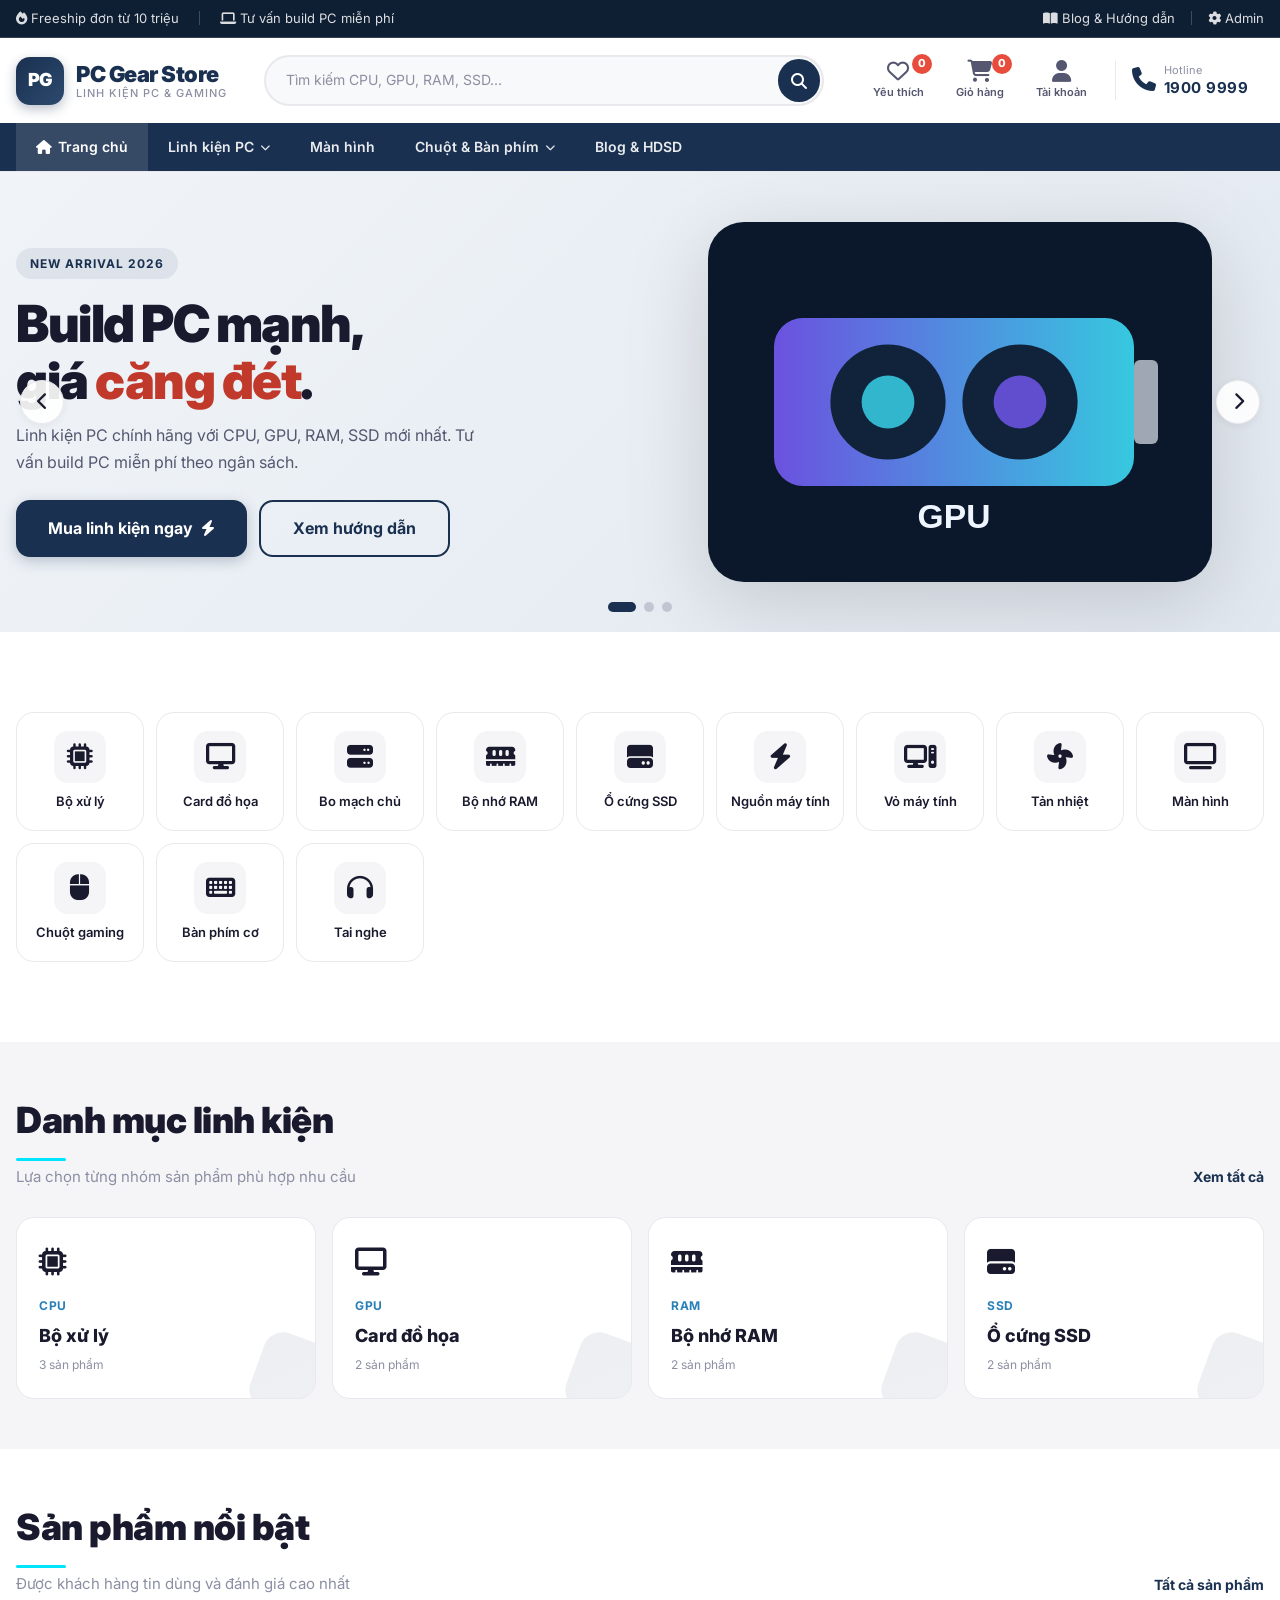
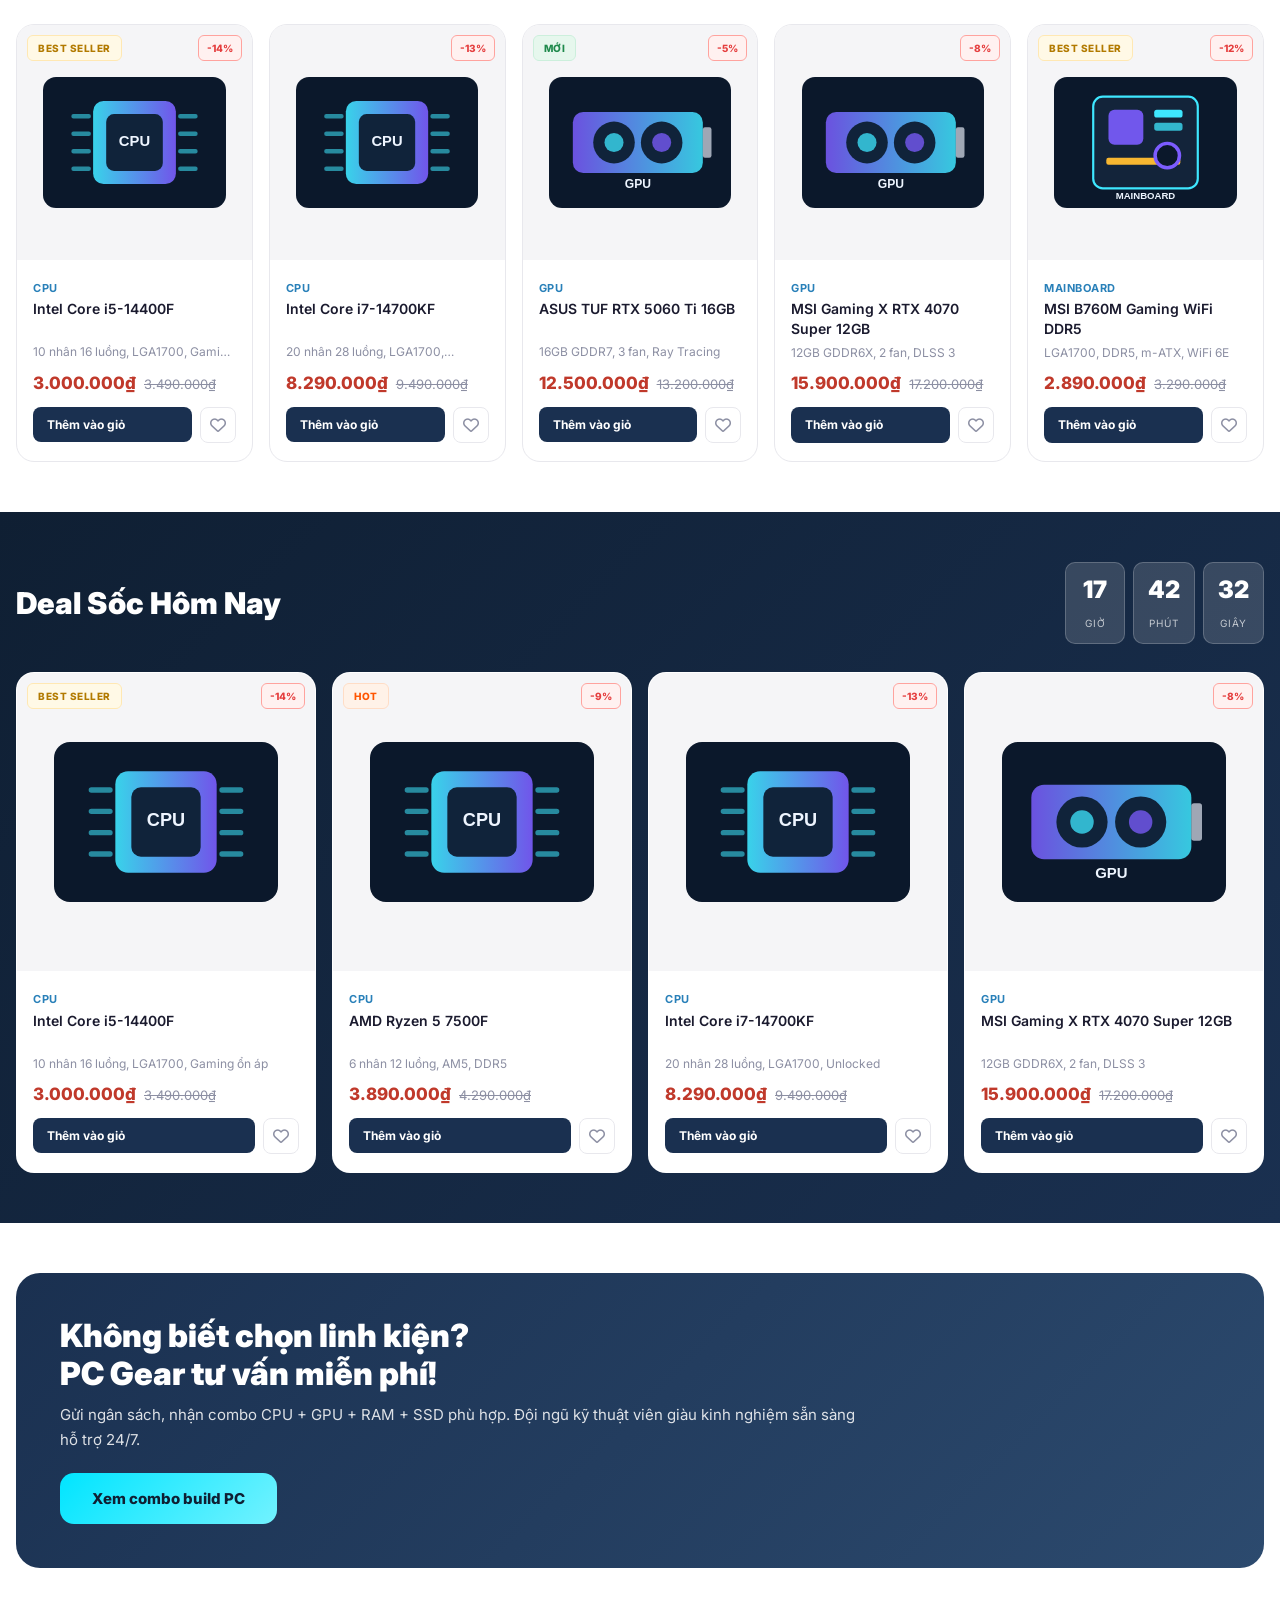
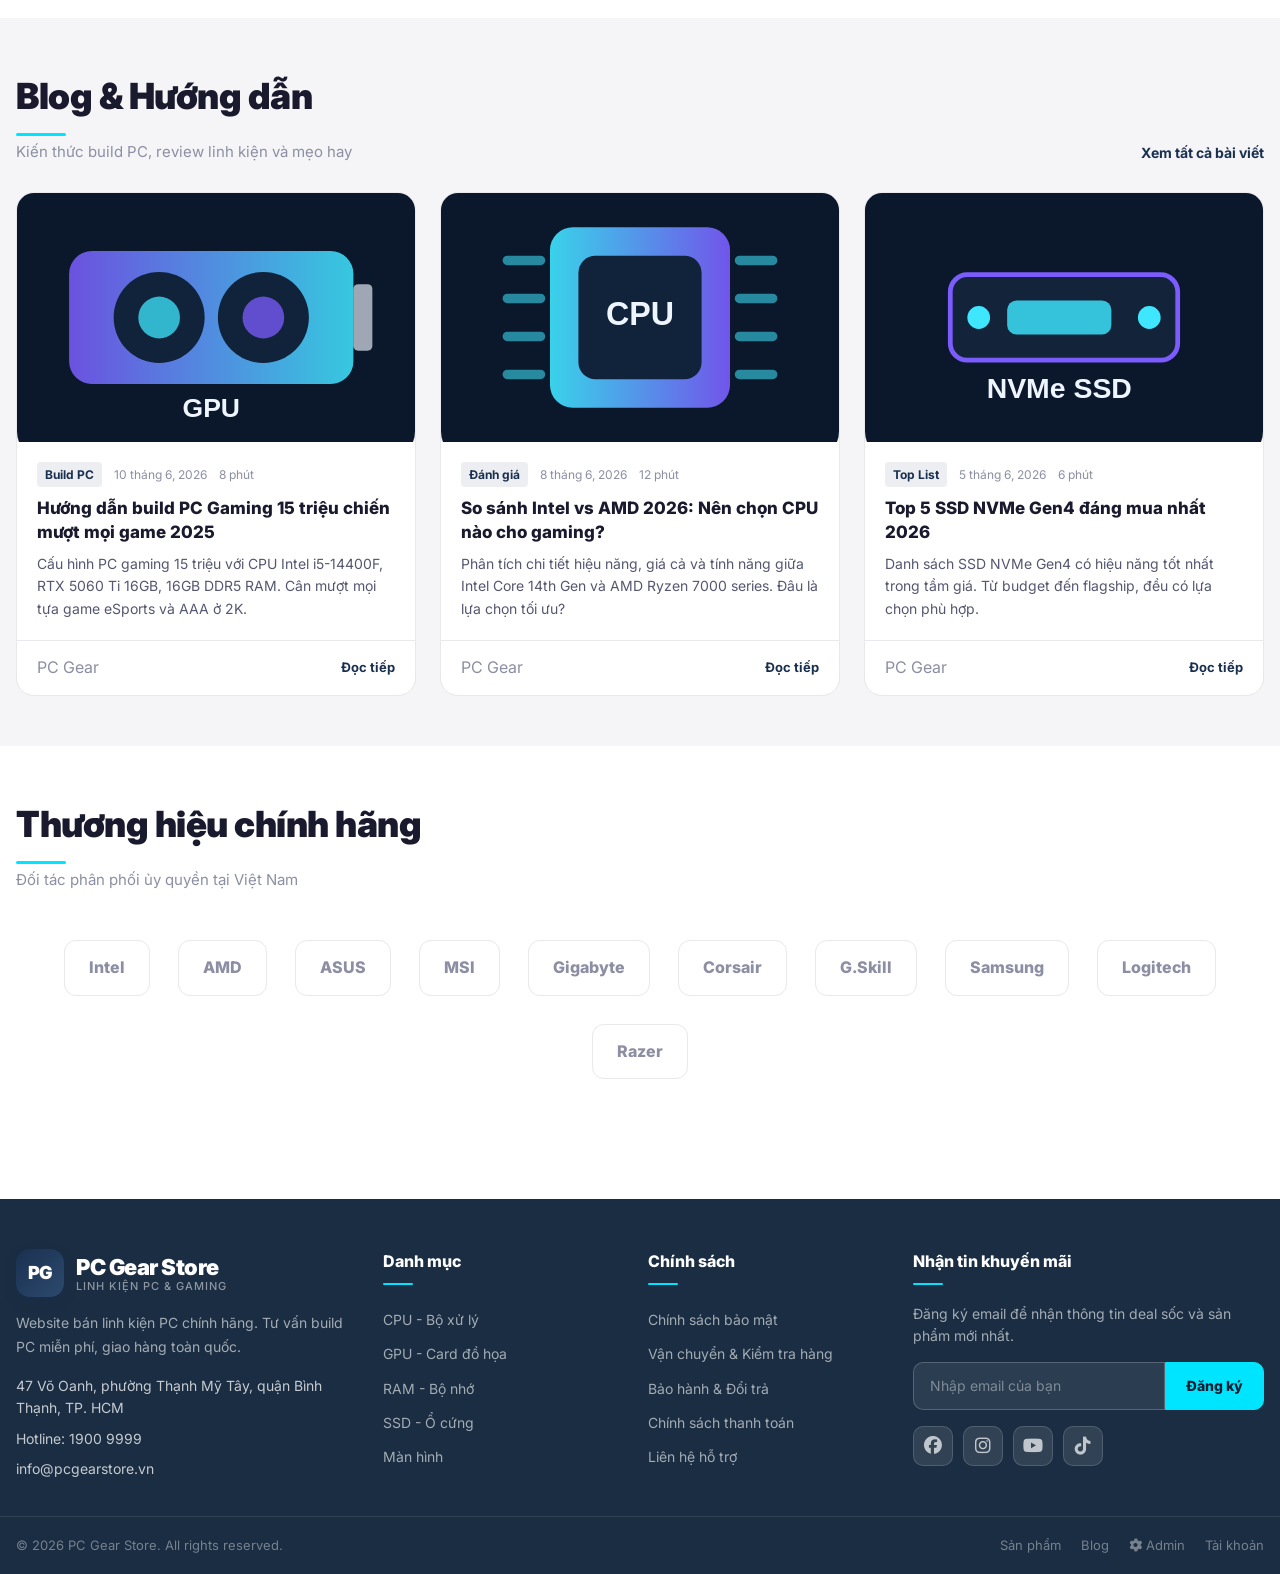
==== index.html @ ed79ed62 "docs: thiet ke database v1.0 va them so do ERD" ====
<!DOCTYPE html>
<html lang="vi">
<head>
  <meta charset="UTF-8">
  <meta name="viewport" content="width=device-width, initial-scale=1.0">
  <meta name="description" content="PC Gear Store - Website bán linh kiện PC chính hãng. CPU, GPU, RAM, SSD, nguồn, case, tản nhiệt, màn hình, chuột, bàn phím gaming. Giao hàng toàn quốc.">
  <title>PC Gear Store | Linh kiện PC & Gaming chính hãng</title>
  <link rel="stylesheet" href="https://cdnjs.cloudflare.com/ajax/libs/font-awesome/6.4.0/css/all.min.css">
  <link rel="stylesheet" href="assets/css/style.css">
</head>
<body>
  <!-- Top Bar -->
  <div class="topbar">
    <div class="container">
      <div class="topbar-left">
        <span><i class="fa-solid fa-fire text-accent"></i> Freeship đơn từ 10 triệu</span>
        <span class="topbar-divider"></span>
        <span><i class="fa-solid fa-laptop"></i> Tư vấn build PC miễn phí</span>
      </div>
      <div class="topbar-right">
        <a href="blog.html"><i class="fa-solid fa-book-open"></i> Blog & Hướng dẫn</a>
        <span class="topbar-divider"></span>
        <a href="admin.html"><i class="fa-solid fa-gear"></i> Admin</a>
      </div>
    </div>
  </div>

  <!-- Header -->
  <header class="header" id="header">
    <div class="container">
      <div class="header-main">
        <a class="logo" href="index.html">
          <div class="logo-icon">PG</div>
          <div class="logo-text">
            <div class="logo-name">PC Gear Store</div>
            <div class="logo-tagline">Linh kiện PC & Gaming</div>
          </div>
        </a>

        <div class="search-bar">
          <input type="search" placeholder="Tìm kiếm CPU, GPU, RAM, SSD..." data-global-search>
          <button type="button" aria-label="icon" onclick="handleGlobalSearch()"><i class="fa-solid fa-magnifying-glass"></i></button>
        </div>

        <div class="header-actions">
          <a class="header-action" href="wishlist.html" id="header-wishlist-link">
            <span class="icon"><i class="fa-regular fa-heart"></i></span><span class="label">Yêu thích</span>
            <span class="badge-count" data-wishlist-count>0</span>
          </a>
          <a class="header-action" href="cart.html">
            <span class="icon"><i class="fa-solid fa-cart-shopping"></i></span><span class="label">Giỏ hàng</span>
            <span class="badge-count" data-cart-count>0</span>
          </a>
          <a class="header-action" href="login.html">
            <span class="icon"><i class="fa-solid fa-user"></i></span><span class="label">Tài khoản</span>
          </a>
          <div class="header-hotline">
            <span class="icon"><i class="fa-solid fa-phone"></i></span>
            <div class="info">
              <small>Hotline</small>
              <strong>1900 9999</strong>
            </div>
          </div>
          <button class="menu-toggle" aria-label="Menu" onclick="toggleMobileMenu()">☰</button>
        </div>
      </div>
    </div>

    <!-- Navigation Bar -->
    <nav class="navbar" id="navbar">
      <div class="container">
        <ul class="nav-list" id="nav-list">
          <li class="nav-item">
            <a class="nav-link active" href="index.html"><i class="fa-solid fa-house"></i> Trang chủ</a>
          </li>
          <li class="nav-item">
            <a class="nav-link" href="products.html">Linh kiện PC <i class="fa-solid fa-chevron-down" style="font-size:10px"></i></a>
            <div class="mega-menu" id="mega-menu-pc">
              <!-- Populated by JS -->
            </div>
          </li>
          <li class="nav-item">
            <a class="nav-link" href="products.html?category=Monitor">Màn hình</a>
          </li>
          <li class="nav-item">
            <a class="nav-link" href="products.html?category=Mouse">Chuột & Bàn phím <i class="fa-solid fa-chevron-down" style="font-size:10px"></i></a>
            <div class="mega-menu">
              <a href="products.html?category=Mouse"><i class="fa-solid fa-computer-mouse"></i> Chuột gaming</a>
              <a href="products.html?category=Keyboard"><i class="fa-solid fa-keyboard"></i> Bàn phím cơ</a>
              <a href="products.html?category=Headset"><i class="fa-solid fa-headphones"></i> Tai nghe</a>
            </div>
          </li>
          <li class="nav-item">
            <a class="nav-link" href="blog.html">Blog & HDSD</a>
          </li>
        </ul>
      </div>
    </nav>
  </header>

  <main>
    <!-- Hero Slider -->
    <section class="hero-slider" id="hero-slider">
      <div class="slider-track" id="slider-track">
        <div class="slider-slide" style="background: linear-gradient(135deg, #f0f4f8, #e2e8f0)">
          <div class="slider-content">
            <span class="slider-eyebrow">NEW ARRIVAL 2026</span>
            <h1 class="slider-title">Build PC mạnh,<br>giá <span class="highlight">căng đét</span>.</h1>
            <p class="slider-desc">Linh kiện PC chính hãng với CPU, GPU, RAM, SSD mới nhất. Tư vấn build PC miễn phí theo ngân sách.</p>
            <div class="hero-actions">
              <a class="btn btn-primary btn-lg" href="products.html">Mua linh kiện ngay <i class="fa-solid fa-bolt"></i></a>
              <a class="btn btn-outline btn-lg" href="blog.html">Xem hướng dẫn</a>
            </div>
          </div>
          <div class="slider-image">
            <img src="assets/img/gpu.svg" alt="PC Gaming Build">
          </div>
        </div>
        <div class="slider-slide" style="background: linear-gradient(135deg, #eef2ff, #e0e7ff)">
          <div class="slider-content">
            <span class="slider-eyebrow">GAMING GEAR</span>
            <h1 class="slider-title">Chuột & Bàn phím<br><span class="highlight">Pro Gaming</span></h1>
            <p class="slider-desc">Thiết bị ngoại vi gaming từ Logitech, Razer, Akko. Polling rate lên đến 8K Hz.</p>
            <div class="hero-actions">
              <a class="btn btn-primary btn-lg" href="products.html?category=Mouse">Xem ngay <i class="fa-solid fa-gamepad"></i></a>
            </div>
          </div>
          <div class="slider-image">
            <img src="assets/img/mainboard.svg" alt="Gaming Peripherals">
          </div>
        </div>
        <div class="slider-slide" style="background: linear-gradient(135deg, #fef3cd, #fde68a)">
          <div class="slider-content">
            <span class="slider-eyebrow">DEAL SỐC</span>
            <h1 class="slider-title">Giảm đến <span class="highlight">26%</span><br>linh kiện PC</h1>
            <p class="slider-desc">Chương trình khuyến mãi lớn nhất năm. SSD, RAM, Tản nhiệt giảm sốc chỉ trong tuần này!</p>
            <div class="hero-actions">
              <a class="btn btn-danger btn-lg" href="products.html">Xem deal ngay <i class="fa-solid fa-fire text-accent"></i></a>
            </div>
          </div>
          <div class="slider-image">
            <img src="assets/img/ssd.svg" alt="Flash Sale">
          </div>
        </div>
      </div>
      <button class="slider-arrow slider-prev" aria-label="Trang trước" onclick="slideHero(-1)"><i class="fa-solid fa-chevron-left"></i></button>
      <button class="slider-arrow slider-next" aria-label="Trang sau" onclick="slideHero(1)"><i class="fa-solid fa-chevron-right"></i></button>
      <div class="slider-dots" id="slider-dots"></div>
    </section>

    <!-- Quick Categories -->
    <section class="section">
      <div class="container">
        <div class="category-quick" data-category-quick></div>
      </div>
    </section>

    <!-- Category Grid -->
    <section class="section section-alt" id="categories">
      <div class="container">
        <div class="section-header">
          <div>
            <h2>Danh mục linh kiện</h2>
            <p>Lựa chọn từng nhóm sản phẩm phù hợp nhu cầu</p>
          </div>
          <a class="section-link" href="products.html">Xem tất cả </a>
        </div>
        <div class="category-grid" data-category-grid></div>
      </div>
    </section>

    <!-- Featured Products -->
    <section class="section">
      <div class="container">
        <div class="section-header">
          <div>
            <h2>Sản phẩm nổi bật</h2>
            <p>Được khách hàng tin dùng và đánh giá cao nhất</p>
          </div>
          <a class="section-link" href="products.html">Tất cả sản phẩm </a>
        </div>
        <div class="product-grid" data-featured-products></div>
      </div>
    </section>

    <!-- Deal Section -->
    <section class="deal-section">
      <div class="container">
        <div class="deal-header">
          <h2>Deal Sốc Hôm Nay</h2>
          <div class="countdown" id="countdown">
            <div class="countdown-item"><span class="num" data-hours>08</span><span class="unit">Giờ</span></div>
            <div class="countdown-item"><span class="num" data-minutes>45</span><span class="unit">Phút</span></div>
            <div class="countdown-item"><span class="num" data-seconds>30</span><span class="unit">Giây</span></div>
          </div>
        </div>
        <div class="deal-grid product-grid" data-deal-products></div>
      </div>
    </section>

    <!-- Promo Banner -->
    <section class="section">
      <div class="container">
        <div class="promo-banner">
          <div>
            <h2>Không biết chọn linh kiện?<br>PC Gear tư vấn miễn phí!</h2>
            <p>Gửi ngân sách, nhận combo CPU + GPU + RAM + SSD phù hợp. Đội ngũ kỹ thuật viên giàu kinh nghiệm sẵn sàng hỗ trợ 24/7.</p>
            <a class="btn btn-accent btn-lg" href="products.html">Xem combo build PC </a>
          </div>
          <div style="text-align:center;font-size:80px;opacity:0.3"></div>
        </div>
      </div>
    </section>

    <!-- Latest Blog -->
    <section class="section section-alt">
      <div class="container">
        <div class="section-header">
          <div>
            <h2>Blog & Hướng dẫn</h2>
            <p>Kiến thức build PC, review linh kiện và mẹo hay</p>
          </div>
          <a class="section-link" href="blog.html">Xem tất cả bài viết </a>
        </div>
        <div class="blog-grid" data-blog-latest></div>
      </div>
    </section>

    <!-- Brands -->
    <section class="section">
      <div class="container">
        <div class="section-header">
          <div>
            <h2>Thương hiệu chính hãng</h2>
            <p>Đối tác phân phối ủy quyền tại Việt Nam</p>
          </div>
        </div>
        <div class="brand-grid" data-brands></div>
      </div>
    </section>
  </main>

  <!-- Footer -->
  <footer class="footer">
    <div class="container footer-grid">
      <div class="footer-brand">
        <a class="logo" href="index.html">
          <div class="logo-icon">PG</div>
          <div class="logo-text">
            <div class="logo-name">PC Gear Store</div>
            <div class="logo-tagline">Linh kiện PC & Gaming</div>
          </div>
        </a>
        <p>Website bán linh kiện PC chính hãng. Tư vấn build PC miễn phí, giao hàng toàn quốc.</p>
        <div class="footer-contact">
          <span>47 Võ Oanh, phường Thạnh Mỹ Tây, quận Bình Thạnh, TP. HCM</span>
          <a href="tel:19009999">Hotline: 1900 9999</a>
          <a href="mailto:info@pcgearstore.vn">info@pcgearstore.vn</a>
        </div>
      </div>
      <div>
        <h4>Danh mục</h4>
        <div class="footer-links">
          <a href="products.html?category=CPU">CPU - Bộ xử lý</a>
          <a href="products.html?category=GPU">GPU - Card đồ họa</a>
          <a href="products.html?category=RAM">RAM - Bộ nhớ</a>
          <a href="products.html?category=SSD">SSD - Ổ cứng</a>
          <a href="products.html?category=Monitor">Màn hình</a>
        </div>
      </div>
      <div>
        <h4>Chính sách</h4>
        <div class="footer-links">
          <a href="#">Chính sách bảo mật</a>
          <a href="#">Vận chuyển & Kiểm tra hàng</a>
          <a href="#">Bảo hành & Đổi trả</a>
          <a href="#">Chính sách thanh toán</a>
          <a href="#">Liên hệ hỗ trợ</a>
        </div>
      </div>
      <div class="footer-newsletter">
        <h4>Nhận tin khuyến mãi</h4>
        <p>Đăng ký email để nhận thông tin deal sốc và sản phẩm mới nhất.</p>
        <form class="newsletter-form" onsubmit="event.preventDefault(); showToast('Đăng ký thành công!')">
          <input type="email" placeholder="Nhập email của bạn" required>
          <button type="submit">Đăng ký</button>
        </form>
        <div class="social-links">
          <a class="social-link" href="#" aria-label="Facebook"><i class="fa-brands fa-facebook"></i></a>
          <a class="social-link" href="#" aria-label="Instagram"><i class="fa-brands fa-instagram"></i></a>
          <a class="social-link" href="#" aria-label="YouTube"><i class="fa-brands fa-youtube"></i></a>
          <a class="social-link" href="#" aria-label="TikTok"><i class="fa-brands fa-tiktok"></i></a>
        </div>
      </div>
    </div>
    <div class="footer-bottom">
      <div class="container">
        <span>© 2026 PC Gear Store. All rights reserved.</span>
        <div class="footer-bottom-links">
          <a href="products.html">Sản phẩm</a>
          <a href="blog.html">Blog</a>
          <a href="admin.html"><i class="fa-solid fa-gear"></i> Admin</a>
          <a href="login.html">Tài khoản</a>
        </div>
      </div>
    </div>
  </footer>

  <!-- Scroll to Top -->
  <button class="scroll-top" id="scroll-top" onclick="window.scrollTo({top:0,behavior:'smooth'})"></button>

  <script src="assets/js/data.js"></script>
  <script src="assets/js/main.js"></script>
</body>
</html>
---- assets/css/style.css ----
@import url('https://fonts.googleapis.com/css2?family=Inter:wght@300;400;500;600;700;800;900&display=swap');

/* --- Design Tokens --- */
:root {
  /* Colors */
  --bg: #ffffff;
  --bg-alt: #f5f5f7;
  --bg-dark: #1a2d42;
  --surface: #ffffff;
  --surface-2: #f8f9fa;
  --surface-3: #eef1f5;

  /* Text */
  --text: #1a1a2e;
  --text-secondary: #555770;
  --text-muted: #8c8fa3;
  --text-light: #ffffff;

  /* Brand */
  --primary: #1a3050;
  --primary-light: #2c4a6e;
  --primary-dark: #0f1f33;
  --accent: #00e5ff;
  --accent-light: #72f2ff;

  /* Functional */
  --danger: #e74c3c;
  --price: #c0392b;
  --success: #27ae60;
  --info: #2980b9;
  --warning: #f39c12;

  /* Badge */
  --badge-sale: #e74c3c;
  --badge-new: #27ae60;
  --badge-hot: #ff6b35;

  /* Borders & Shadows */
  --line: #e8e8ed;
  --line-dark: rgba(255, 255, 255, 0.15);
  --radius: 12px;
  --radius-lg: 18px;
  --radius-xl: 24px;
  --shadow-sm: 0 2px 8px rgba(0, 0, 0, 0.06);
  --shadow: 0 4px 20px rgba(0, 0, 0, 0.08);
  --shadow-lg: 0 8px 40px rgba(0, 0, 0, 0.12);
  --shadow-hover: 0 12px 48px rgba(0, 0, 0, 0.15);

  /* Layout */
  --header-height: 70px;
  --nav-height: 48px;
  --container: 1280px;

  /* Transitions */
  --ease: cubic-bezier(0.4, 0, 0.2, 1);
  --duration: 0.3s;
}

/* --- Global Reset --- */
*,
*::before,
*::after {
  box-sizing: border-box;
  margin: 0;
  padding: 0;
}

html {
  scroll-behavior: smooth;
  -webkit-text-size-adjust: 100%;
}

body {
  font-family: 'Inter', system-ui, -apple-system, BlinkMacSystemFont, 'Segoe UI', sans-serif;
  background: var(--bg);
  color: var(--text);
  line-height: 1.6;
  -webkit-font-smoothing: antialiased;
  overflow-x: hidden;
}

a {
  color: inherit;
  text-decoration: none;
  transition: color var(--duration) var(--ease);
}

img {
  max-width: 100%;
  display: block;
}

button,
input,
select,
textarea {
  font: inherit;
}

button {
  cursor: pointer;
  border: none;
  background: none;
}

ul,
ol {
  list-style: none;
}

.container {
  width: min(var(--container), calc(100% - 32px));
  margin: 0 auto;
}

/* --- Utility Classes --- */
.sr-only {
  position: absolute;
  width: 1px;
  height: 1px;
  clip: rect(0, 0, 0, 0);
  overflow: hidden;
}

.text-price {
  color: var(--price);
  font-weight: 800;
}

.text-muted {
  color: var(--text-muted);
}

.text-success {
  color: var(--success);
}

/* TOPBAR */
.topbar {
  background: var(--primary-dark);
  color: rgba(255, 255, 255, 0.85);
  font-size: 13px;
  padding: 8px 0;
  border-bottom: 1px solid var(--line-dark);
}

.topbar .container {
  display: flex;
  align-items: center;
  justify-content: space-between;
  gap: 16px;
}

.topbar a {
  color: rgba(255, 255, 255, 0.85);
}

.topbar a:hover {
  color: var(--accent);
}

.topbar-left {
  display: flex;
  align-items: center;
  gap: 20px;
}

.topbar-right {
  display: flex;
  align-items: center;
  gap: 16px;
}

.topbar-divider {
  width: 1px;
  height: 14px;
  background: rgba(255, 255, 255, 0.2);
}

/* HEADER */
.header {
  background: var(--bg);
  border-bottom: 1px solid var(--line);
  position: sticky;
  top: 0;
  z-index: 100;
  transition: box-shadow var(--duration) var(--ease);
}

.header.scrolled {
  box-shadow: var(--shadow);
}

.header-main {
  display: grid;
  grid-template-columns: auto 1fr auto;
  align-items: center;
  gap: 32px;
  padding: 14px 0;
}

/* Logo */
.logo {
  display: flex;
  align-items: center;
  gap: 12px;
  text-decoration: none;
  flex-shrink: 0;
}

.logo-icon {
  width: 48px;
  height: 48px;
  background: linear-gradient(135deg, var(--primary), var(--primary-light));
  border-radius: 14px;
  display: grid;
  place-items: center;
  color: #fff;
  font-weight: 900;
  font-size: 18px;
  letter-spacing: -1px;
  box-shadow: 0 4px 12px rgba(26, 48, 80, 0.3);
}

.logo-text {
  line-height: 1.2;
}

.logo-name {
  font-size: 22px;
  font-weight: 900;
  color: var(--primary);
  letter-spacing: -0.5px;
}

.logo-tagline {
  font-size: 11px;
  color: var(--text-muted);
  text-transform: uppercase;
  letter-spacing: 1px;
  font-weight: 500;
}

/* Search Bar */
.search-bar {
  position: relative;
  max-width: 560px;
  width: 100%;
  margin: 0 auto;
}

.search-bar input {
  width: 100%;
  padding: 12px 50px 12px 20px;
  border: 2px solid var(--line);
  border-radius: 999px;
  background: var(--surface-2);
  font-size: 14px;
  color: var(--text);
  outline: none;
  transition: all var(--duration) var(--ease);
}

.search-bar input:focus {
  border-color: var(--primary);
  background: var(--bg);
  box-shadow: 0 0 0 4px rgba(26, 48, 80, 0.08);
}

.search-bar input::placeholder {
  color: var(--text-muted);
}

.search-bar button {
  position: absolute;
  right: 4px;
  top: 4px;
  bottom: 4px;
  width: 42px;
  border-radius: 50%;
  background: var(--primary);
  color: white;
  display: grid;
  place-items: center;
  transition: background var(--duration) var(--ease);
}

.search-bar button:hover {
  background: var(--primary-light);
}

/* Header Actions */
.header-actions {
  display: flex;
  align-items: center;
  gap: 8px;
  flex-shrink: 0;
}

.header-action {
  position: relative;
  display: flex;
  flex-direction: column;
  align-items: center;
  gap: 2px;
  padding: 8px 12px;
  border-radius: var(--radius);
  color: var(--text-secondary);
  transition: all var(--duration) var(--ease);
  text-decoration: none;
}

.header-action:hover {
  color: var(--primary);
  background: var(--surface-2);
}

.header-action .icon {
  font-size: 22px;
  line-height: 1;
}

.header-action .label {
  font-size: 11px;
  font-weight: 600;
}

.header-action .badge-count {
  position: absolute;
  top: 2px;
  right: 4px;
  min-width: 20px;
  height: 20px;
  padding: 0 6px;
  border-radius: 999px;
  background: var(--danger);
  color: #fff;
  font-size: 11px;
  font-weight: 800;
  display: grid;
  place-items: center;
  line-height: 1;
}

.header-hotline {
  display: flex;
  align-items: center;
  gap: 8px;
  padding: 0 16px;
  border-left: 1px solid var(--line);
  margin-left: 8px;
}

.header-hotline .icon {
  font-size: 24px;
  color: var(--primary);
}

.header-hotline .info {
  line-height: 1.3;
}

.header-hotline .info small {
  font-size: 11px;
  color: var(--text-muted);
  display: block;
}

.header-hotline .info strong {
  font-size: 15px;
  color: var(--primary);
  letter-spacing: 0.5px;
}

.menu-toggle {
  display: none;
  width: 44px;
  height: 44px;
  border-radius: var(--radius);
  background: var(--surface-2);
  place-items: center;
  font-size: 22px;
  color: var(--text);
}

/* NAVIGATION BAR */
.navbar {
  background: var(--primary);
  position: relative;
  z-index: 90;
}

.nav-list {
  display: flex;
  align-items: stretch;
}

.nav-item {
  position: relative;
}

.nav-link {
  display: flex;
  align-items: center;
  gap: 6px;
  padding: 0 20px;
  height: var(--nav-height);
  color: rgba(255, 255, 255, 0.9);
  font-size: 14px;
  font-weight: 600;
  white-space: nowrap;
  transition: all var(--duration) var(--ease);
  text-decoration: none;
}

.nav-link:hover,
.nav-link.active {
  background: rgba(255, 255, 255, 0.12);
  color: #fff;
}

.nav-link .arrow {
  font-size: 10px;
  transition: transform var(--duration) var(--ease);
}

.nav-item:hover .arrow {
  transform: rotate(180deg);
}

/* Mega Menu Dropdown */
.mega-menu {
  position: absolute;
  top: 100%;
  left: 0;
  min-width: 240px;
  background: var(--bg);
  border: 1px solid var(--line);
  border-radius: 0 0 var(--radius) var(--radius);
  box-shadow: var(--shadow-lg);
  opacity: 0;
  visibility: hidden;
  transform: translateY(8px);
  transition: all var(--duration) var(--ease);
  z-index: 100;
}

.nav-item:hover .mega-menu {
  opacity: 1;
  visibility: visible;
  transform: translateY(0);
}

.mega-menu a {
  display: flex;
  align-items: center;
  gap: 10px;
  padding: 12px 18px;
  color: var(--text);
  font-size: 14px;
  font-weight: 500;
  transition: all var(--duration) var(--ease);
}

.mega-menu a:hover {
  background: var(--surface-2);
  color: var(--primary);
  padding-left: 24px;
}

.mega-menu a .menu-icon {
  font-size: 18px;
  width: 24px;
  text-align: center;
}

/* BUTTONS */
.btn {
  display: inline-flex;
  align-items: center;
  justify-content: center;
  gap: 8px;
  padding: 11px 22px;
  border-radius: var(--radius);
  font-weight: 700;
  font-size: 14px;
  transition: all var(--duration) var(--ease);
  border: none;
  cursor: pointer;
  text-decoration: none;
  line-height: 1.4;
}

.btn-primary {
  background: var(--primary);
  color: #fff;
  box-shadow: 0 4px 14px rgba(26, 48, 80, 0.25);
}

.btn-primary:hover {
  background: var(--primary-light);
  transform: translateY(-2px);
  box-shadow: 0 8px 24px rgba(26, 48, 80, 0.3);
}

.btn-danger {
  background: var(--danger);
  color: #fff;
}

.btn-danger:hover {
  background: #c0392b;
  transform: translateY(-1px);
}

.btn-accent {
  background: linear-gradient(135deg, var(--accent), var(--accent-light));
  color: var(--primary-dark);
  font-weight: 800;
}

.btn-accent:hover {
  transform: translateY(-2px);
  box-shadow: 0 8px 24px rgba(0, 229, 255, 0.35);
}

.btn-outline {
  background: transparent;
  color: var(--primary);
  border: 2px solid var(--primary);
}

.btn-outline:hover {
  background: var(--primary);
  color: #fff;
}

.btn-ghost {
  background: var(--surface-2);
  color: var(--text);
  border: 1px solid var(--line);
}

.btn-ghost:hover {
  background: var(--surface-3);
  border-color: var(--primary);
  color: var(--primary);
}

.btn-sm {
  padding: 8px 14px;
  font-size: 13px;
  border-radius: 8px;
}

.btn-lg {
  padding: 15px 32px;
  font-size: 16px;
  border-radius: 14px;
}

.btn-full {
  width: 100%;
}

.btn-icon {
  width: 40px;
  height: 40px;
  padding: 0;
  border-radius: 10px;
  display: grid;
  place-items: center;
  background: var(--surface-2);
  border: 1px solid var(--line);
  color: var(--text-secondary);
  transition: all var(--duration) var(--ease);
}

.btn-icon:hover {
  border-color: var(--primary);
  color: var(--primary);
  background: rgba(26, 48, 80, 0.05);
}

.btn-icon.active {
  color: var(--danger);
  border-color: var(--danger);
  background: rgba(231, 76, 60, 0.06);
}

/* HERO SLIDER */
.hero-slider {
  position: relative;
  overflow: hidden;
  background: var(--bg-alt);
}

.slider-track {
  display: flex;
  transition: transform 0.6s var(--ease);
}

.slider-slide {
  min-width: 100%;
  position: relative;
  display: grid;
  grid-template-columns: 1fr 1fr;
  align-items: center;
  min-height: 460px;
  padding: 0;
}

.slider-content {
  padding: 60px;
  padding-left: calc((100vw - var(--container)) / 2 + 16px);
}

.slider-eyebrow {
  display: inline-flex;
  align-items: center;
  gap: 6px;
  padding: 6px 14px;
  background: rgba(26, 48, 80, 0.08);
  color: var(--primary);
  border-radius: 999px;
  font-size: 12px;
  font-weight: 700;
  text-transform: uppercase;
  letter-spacing: 1px;
  margin-bottom: 16px;
}

.slider-title {
  font-size: clamp(32px, 4vw, 52px);
  font-weight: 900;
  line-height: 1.1;
  letter-spacing: -1.5px;
  color: var(--text);
  margin-bottom: 14px;
}

.slider-title .highlight {
  color: var(--price);
}

.slider-desc {
  font-size: 16px;
  color: var(--text-secondary);
  margin-bottom: 24px;
  max-width: 480px;
  line-height: 1.7;
}

.slider-image {
  display: flex;
  align-items: center;
  justify-content: center;
  padding: 40px;
  position: relative;
}

.slider-image img {
  max-height: 360px;
  object-fit: contain;
  filter: drop-shadow(0 20px 40px rgba(0, 0, 0, 0.15));
  animation: floatY 4s ease-in-out infinite;
}

@keyframes floatY {

  0%,
  100% {
    transform: translateY(0);
  }

  50% {
    transform: translateY(-12px);
  }
}

.slider-dots {
  position: absolute;
  bottom: 20px;
  left: 50%;
  transform: translateX(-50%);
  display: flex;
  gap: 8px;
  z-index: 10;
}

.slider-dot {
  width: 10px;
  height: 10px;
  border-radius: 50%;
  background: var(--text-muted);
  opacity: 0.4;
  cursor: pointer;
  transition: all var(--duration) var(--ease);
}

.slider-dot.active {
  opacity: 1;
  background: var(--primary);
  width: 28px;
  border-radius: 5px;
}

.slider-arrow {
  position: absolute;
  top: 50%;
  transform: translateY(-50%);
  width: 44px;
  height: 44px;
  background: rgba(255, 255, 255, 0.9);
  border: 1px solid var(--line);
  border-radius: 50%;
  display: grid;
  place-items: center;
  font-size: 18px;
  color: var(--text);
  cursor: pointer;
  z-index: 10;
  transition: all var(--duration) var(--ease);
  box-shadow: var(--shadow-sm);
}

.slider-arrow:hover {
  background: var(--primary);
  color: #fff;
}

.slider-prev {
  left: 20px;
}

.slider-next {
  right: 20px;
}

/* SECTIONS */
.section {
  padding: 50px 0;
}

.section-alt {
  background: var(--bg-alt);
}

.section-header {
  display: flex;
  align-items: flex-end;
  justify-content: space-between;
  gap: 16px;
  margin-bottom: 28px;
}

.section-header h2 {
  font-size: clamp(24px, 3.5vw, 36px);
  font-weight: 900;
  letter-spacing: -0.5px;
  color: var(--text);
  position: relative;
}

.section-header h2::after {
  content: '';
  display: block;
  width: 50px;
  height: 3px;
  background: var(--accent);
  border-radius: 2px;
  margin-top: 8px;
}

.section-header p {
  color: var(--text-muted);
  font-size: 15px;
  margin-top: 4px;
}

.section-link {
  color: var(--primary);
  font-weight: 700;
  font-size: 14px;
  display: flex;
  align-items: center;
  gap: 4px;
  white-space: nowrap;
  flex-shrink: 0;
}

.section-link:hover {
  color: var(--accent);
}

/* QUICK CATEGORIES */
.category-quick {
  display: grid;
  grid-template-columns: repeat(auto-fill, minmax(120px, 1fr));
  gap: 12px;
  padding: 30px 0;
}

.category-quick-item {
  display: flex;
  flex-direction: column;
  align-items: center;
  gap: 8px;
  padding: 18px 10px;
  border-radius: var(--radius-lg);
  background: var(--surface);
  border: 1px solid var(--line);
  transition: all var(--duration) var(--ease);
  text-decoration: none;
  cursor: pointer;
}

.category-quick-item:hover {
  border-color: var(--primary);
  transform: translateY(-4px);
  box-shadow: var(--shadow);
}

.category-quick-item .cq-icon {
  width: 52px;
  height: 52px;
  border-radius: 14px;
  background: var(--bg-alt);
  display: grid;
  place-items: center;
  font-size: 26px;
  transition: background var(--duration) var(--ease);
}

.category-quick-item:hover .cq-icon {
  background: rgba(26, 48, 80, 0.08);
}

.category-quick-item .cq-label {
  font-size: 13px;
  font-weight: 600;
  color: var(--text);
  text-align: center;
}

/* PRODUCT CARD */
.product-grid {
  display: grid;
  grid-template-columns: repeat(5, 1fr);
  gap: 16px;
}

.product-card {
  background: var(--surface);
  border: 1px solid var(--line);
  border-radius: var(--radius-lg);
  overflow: hidden;
  transition: all var(--duration) var(--ease);
  position: relative;
}

.product-card:hover {
  border-color: transparent;
  box-shadow: var(--shadow-hover);
  transform: translateY(-4px);
}

.product-card-image {
  position: relative;
  padding: 16px;
  aspect-ratio: 1;
  display: grid;
  place-items: center;
  background: var(--bg-alt);
  overflow: hidden;
}

.product-card-image img {
  max-height: 160px;
  width: auto;
  max-width: 90%;
  object-fit: contain;
  transition: transform 0.5s var(--ease);
}

.product-card:hover .product-card-image img {
  transform: scale(1.08);
}

/* Product Badges */
.product-badge {
  position: absolute;
  top: 10px;
  left: 10px;
  padding: 4px 10px;
  border-radius: 6px;
  font-size: 10px;
  font-weight: 800;
  text-transform: uppercase;
  letter-spacing: 0.5px;
  z-index: 2;
}

.product-badge.sale {
  background: #fff1f0;
  color: #e53e3e;
  border: 1px solid #ffa39e;
}

.product-badge.new {
  background: #e6f7ed;
  color: #1f8a4c;
  border: 1px solid #ccefdc;
}

.product-badge.hot {
  background: #fff2e8;
  color: #ff5500;
  border: 1px solid #ffddc6;
}

.product-badge.bestseller {
  background: #fff9e6;
  color: #b27a00;
  border: 1px solid #ffe8b3;
}

.product-discount {
  position: absolute;
  top: 10px;
  right: 10px;
  padding: 4px 8px;
  border-radius: 6px;
  background: #fff1f0;
  color: #e53e3e;
  border: 1px solid #ffa39e;
  font-size: 10px;
  font-weight: 800;
  z-index: 2;
}

/* Product Quick Actions */
.product-actions-overlay {
  position: absolute;
  bottom: 10px;
  left: 50%;
  transform: translateX(-50%) translateY(20px);
  display: flex;
  gap: 6px;
  opacity: 0;
  transition: all var(--duration) var(--ease);
  z-index: 3;
}

.product-card:hover .product-actions-overlay {
  opacity: 1;
  transform: translateX(-50%) translateY(0);
}

.product-card-body {
  padding: 14px 16px 18px;
}

.product-card-category {
  font-size: 11px;
  font-weight: 700;
  color: var(--info);
  text-transform: uppercase;
  letter-spacing: 0.5px;
  margin-bottom: 4px;
}

.product-card-name {
  font-size: 14px;
  font-weight: 600;
  line-height: 1.4;
  color: var(--text);
  margin-bottom: 4px;
  display: -webkit-box;
  -webkit-line-clamp: 2;
  -webkit-box-orient: vertical;
  overflow: hidden;
  min-height: 39px;
}

.product-card-name a {
  color: inherit;
}

.product-card-name a:hover {
  color: var(--primary);
}

.product-card-spec {
  font-size: 12px;
  color: var(--text-muted);
  margin-bottom: 8px;
  display: -webkit-box;
  -webkit-line-clamp: 1;
  -webkit-box-orient: vertical;
  overflow: hidden;
}

.product-card-price {
  display: flex;
  align-items: baseline;
  gap: 8px;
  margin-bottom: 10px;
}

.product-card-price .current {
  font-size: 17px;
  font-weight: 800;
  color: var(--price);
}

.product-card-price del {
  font-size: 13px;
  color: var(--text-muted);
}

.product-card-footer {
  display: grid;
  grid-template-columns: 1fr auto;
  gap: 8px;
  align-items: center;
}

.product-card-footer .btn-cart {
  padding: 8px 14px;
  border-radius: 8px;
  background: var(--primary);
  color: #fff;
  font-size: 12px;
  font-weight: 700;
  display: flex;
  align-items: center;
  gap: 4px;
  transition: all var(--duration) var(--ease);
}

.product-card-footer .btn-cart:hover {
  background: var(--primary-light);
}

.product-card-footer .btn-wishlist {
  width: 36px;
  height: 36px;
  border-radius: 8px;
  border: 1px solid var(--line);
  background: var(--surface);
  display: grid;
  place-items: center;
  color: var(--text-muted);
  font-size: 16px;
  transition: all var(--duration) var(--ease);
  cursor: pointer;
}

.product-card-footer .btn-wishlist:hover,
.product-card-footer .btn-wishlist.active {
  color: var(--danger);
  border-color: var(--danger);
  background: rgba(231, 76, 60, 0.05);
}

/* CATEGORY GRID (Homepage) */
.category-grid {
  display: grid;
  grid-template-columns: repeat(4, 1fr);
  gap: 16px;
}

.category-card {
  padding: 22px;
  border-radius: var(--radius-lg);
  background: var(--surface);
  border: 1px solid var(--line);
  transition: all var(--duration) var(--ease);
  position: relative;
  overflow: hidden;
  text-decoration: none;
  display: block;
}

.category-card::before {
  content: '';
  position: absolute;
  width: 80px;
  height: 80px;
  right: -20px;
  bottom: -20px;
  border-radius: 20px;
  background: linear-gradient(135deg, var(--primary), var(--primary-light));
  opacity: 0.08;
  transform: rotate(20deg);
  transition: opacity var(--duration) var(--ease);
}

.category-card:hover {
  transform: translateY(-4px);
  border-color: var(--primary);
  box-shadow: var(--shadow);
}

.category-card:hover::before {
  opacity: 0.15;
}

.category-card .cat-icon {
  font-size: 28px;
  margin-bottom: 8px;
}

.category-card .cat-key {
  font-size: 12px;
  font-weight: 700;
  color: var(--info);
  text-transform: uppercase;
  letter-spacing: 0.5px;
}

.category-card .cat-name {
  font-size: 18px;
  font-weight: 800;
  color: var(--text);
  margin-top: 4px;
}

.category-card .cat-count {
  font-size: 12px;
  color: var(--text-muted);
  margin-top: 2px;
}

/* DEAL / PROMO SECTION */
.deal-section {
  background: linear-gradient(135deg, var(--primary-dark), var(--primary));
  padding: 50px 0;
  color: #fff;
}

.deal-header {
  display: flex;
  align-items: center;
  justify-content: space-between;
  margin-bottom: 28px;
}

.deal-header h2 {
  font-size: 30px;
  font-weight: 900;
  color: #fff;
}

.deal-header h2::after {
  display: none;
}

.countdown {
  display: flex;
  gap: 8px;
}

.countdown-item {
  background: rgba(255, 255, 255, 0.15);
  border: 1px solid rgba(255, 255, 255, 0.2);
  border-radius: 10px;
  padding: 8px 14px;
  text-align: center;
  min-width: 60px;
}

.countdown-item .num {
  font-size: 24px;
  font-weight: 900;
  display: block;
}

.countdown-item .unit {
  font-size: 10px;
  opacity: 0.7;
  text-transform: uppercase;
  letter-spacing: 1px;
}

.deal-grid {
  display: grid;
  grid-template-columns: repeat(4, 1fr);
  gap: 16px;
}

.deal-grid .product-card {
  border-color: rgba(255, 255, 255, 0.15);
}

.deal-grid .product-card:hover {
  border-color: var(--accent);
}

/* PROMO BANNER */
.promo-banner {
  border-radius: var(--radius-xl);
  padding: 44px;
  background: linear-gradient(135deg, var(--primary), var(--primary-light));
  color: #fff;
  display: grid;
  grid-template-columns: 1.4fr 0.6fr;
  gap: 24px;
  align-items: center;
}

.promo-banner h2 {
  font-size: 32px;
  font-weight: 900;
  margin-bottom: 8px;
  line-height: 1.2;
}

.promo-banner p {
  opacity: 0.85;
  font-size: 15px;
  line-height: 1.7;
  margin-bottom: 20px;
}

.promo-banner .btn-accent {
  font-size: 15px;
}

/* BRAND LOGOS */
.brand-grid {
  display: flex;
  flex-wrap: wrap;
  align-items: center;
  justify-content: center;
  gap: 28px;
  padding: 20px 0;
}

.brand-item {
  padding: 14px 24px;
  border-radius: var(--radius);
  border: 1px solid var(--line);
  background: var(--surface);
  font-size: 16px;
  font-weight: 800;
  color: var(--text-muted);
  transition: all var(--duration) var(--ease);
  cursor: pointer;
}

.brand-item:hover {
  border-color: var(--primary);
  color: var(--primary);
  transform: translateY(-2px);
  box-shadow: var(--shadow-sm);
}

/* BREADCRUMB */
.breadcrumb {
  padding: 14px 0;
  font-size: 13px;
  color: var(--text-muted);
  background: var(--bg-alt);
  border-bottom: 1px solid var(--line);
}

.breadcrumb-list {
  display: flex;
  align-items: center;
  gap: 8px;
  flex-wrap: wrap;
}

.breadcrumb-list a {
  color: var(--text-secondary);
  font-weight: 500;
}

.breadcrumb-list a:hover {
  color: var(--primary);
}

.breadcrumb-list .separator {
  color: var(--text-muted);
}

.breadcrumb-list .current {
  color: var(--price);
  font-weight: 600;
}

/* SHOP PAGE (Sidebar + Grid) */
.shop-layout {
  display: grid;
  grid-template-columns: 260px 1fr;
  gap: 24px;
  align-items: start;
}

.shop-sidebar {
  position: sticky;
  top: calc(var(--header-height) + var(--nav-height) + 20px);
}

.filter-card {
  background: var(--surface);
  border: 1px solid var(--line);
  border-radius: var(--radius-lg);
  padding: 20px;
  margin-bottom: 16px;
}

.filter-card h3 {
  font-size: 15px;
  font-weight: 800;
  margin-bottom: 14px;
  padding-bottom: 10px;
  border-bottom: 1px solid var(--line);
  color: var(--text);
}

.filter-group {
  margin-bottom: 10px;
}

.filter-group label {
  display: flex;
  align-items: center;
  gap: 10px;
  padding: 8px 0;
  font-size: 14px;
  color: var(--text-secondary);
  cursor: pointer;
  transition: color var(--duration) var(--ease);
}

.filter-group label:hover {
  color: var(--primary);
}

.filter-group input[type="checkbox"] {
  width: 18px;
  height: 18px;
  accent-color: var(--primary);
  cursor: pointer;
}

.filter-group input[type="range"] {
  width: 100%;
  accent-color: var(--primary);
  margin-top: 8px;
}

.price-range-display {
  display: flex;
  justify-content: space-between;
  font-size: 13px;
  color: var(--text-secondary);
  margin-top: 8px;
}

.filter-reset {
  color: var(--danger);
  font-size: 13px;
  font-weight: 600;
  cursor: pointer;
  border: none;
  background: none;
}

/* Shop Toolbar */
.shop-toolbar {
  display: flex;
  align-items: center;
  justify-content: space-between;
  gap: 12px;
  padding: 14px 18px;
  background: var(--surface);
  border: 1px solid var(--line);
  border-radius: var(--radius);
  margin-bottom: 20px;
}

.shop-toolbar .result-text {
  font-size: 14px;
  color: var(--text-secondary);
}

.shop-toolbar .result-text strong {
  color: var(--text);
}

.shop-toolbar-right {
  display: flex;
  align-items: center;
  gap: 10px;
}

.sort-select {
  padding: 8px 14px;
  border: 1px solid var(--line);
  border-radius: 8px;
  background: var(--surface);
  font-size: 13px;
  color: var(--text);
  outline: none;
  cursor: pointer;
}

.sort-select:focus {
  border-color: var(--primary);
}

select option {
  color: var(--text);
  background: var(--bg);
}

.view-toggle {
  display: flex;
  border: 1px solid var(--line);
  border-radius: 8px;
  overflow: hidden;
}

.view-toggle button {
  padding: 8px 12px;
  background: var(--surface);
  color: var(--text-muted);
  border: none;
  cursor: pointer;
  font-size: 16px;
  transition: all var(--duration) var(--ease);
}

.view-toggle button.active {
  background: var(--primary);
  color: #fff;
}

/* Pagination */
.pagination {
  display: flex;
  align-items: center;
  justify-content: center;
  gap: 6px;
  margin-top: 32px;
}

.pagination button,
.page-link {
  min-width: 40px;
  height: 40px;
  padding: 0 12px;
  border-radius: 10px;
  border: 1px solid var(--line);
  background: var(--surface);
  color: var(--text);
  font-weight: 600;
  font-size: 14px;
  display: grid;
  place-items: center;
  cursor: pointer;
  transition: all var(--duration) var(--ease);
}

.pagination button:hover,
.page-link:hover {
  border-color: var(--primary);
  color: var(--primary);
}

.pagination button.active,
.page-link.active {
  background: var(--primary);
  color: #fff;
  border-color: var(--primary);
}

.pagination button:disabled {
  opacity: 0.4;
  cursor: not-allowed;
}

/* PRODUCT DETAIL PAGE */
.detail-grid {
  display: grid;
  grid-template-columns: 1fr 1fr;
  gap: 40px;
  align-items: start;
}

.detail-gallery {
  position: sticky;
  top: calc(var(--header-height) + var(--nav-height) + 30px);
}

.detail-main-image {
  width: 100%;
  aspect-ratio: 1;
  border-radius: var(--radius-xl);
  background: var(--bg-alt);
  border: 1px solid var(--line);
  display: grid;
  place-items: center;
  position: relative;
  overflow: hidden;
  margin-bottom: 12px;
}

.detail-main-image img {
  max-height: 85%;
  max-width: 85%;
  object-fit: contain;
  transition: transform 0.5s var(--ease);
}

.detail-main-image:hover img {
  transform: scale(1.05);
}

.detail-thumbnails {
  display: flex;
  gap: 10px;
}

.detail-thumb {
  width: 72px;
  height: 72px;
  border-radius: 10px;
  border: 2px solid var(--line);
  background: var(--bg-alt);
  display: grid;
  place-items: center;
  cursor: pointer;
  transition: border-color var(--duration) var(--ease);
  overflow: hidden;
}

.detail-thumb:hover,
.detail-thumb.active {
  border-color: var(--primary);
}

.detail-thumb img {
  max-height: 80%;
  max-width: 80%;
  object-fit: contain;
}

.detail-info {}

.detail-info .product-card-category {
  margin-bottom: 6px;
}

.detail-info h1 {
  font-size: clamp(26px, 4vw, 38px);
  font-weight: 900;
  letter-spacing: -0.5px;
  line-height: 1.2;
  margin-bottom: 14px;
}

.detail-rating {
  display: flex;
  align-items: center;
  gap: 8px;
  margin-bottom: 16px;
  font-size: 14px;
  color: var(--text-muted);
}

.detail-rating .stars {
  color: var(--accent);
  font-size: 16px;
}

.detail-price-box {
  background: var(--bg-alt);
  border-radius: var(--radius-lg);
  padding: 20px;
  margin-bottom: 20px;
}

.detail-price-box .price-current {
  font-size: 32px;
  font-weight: 900;
  color: var(--price);
}

.detail-price-box del {
  font-size: 18px;
  color: var(--text-muted);
  margin-left: 12px;
}

.detail-price-box .discount-pct {
  display: inline-block;
  padding: 4px 10px;
  border-radius: 6px;
  background: var(--danger);
  color: #fff;
  font-size: 13px;
  font-weight: 800;
  margin-left: 12px;
}

.detail-stock {
  margin-top: 10px;
  font-size: 14px;
}

.detail-stock .in-stock {
  color: var(--success);
  font-weight: 700;
}

.detail-stock .out-stock {
  color: var(--danger);
  font-weight: 700;
}

.detail-specs-quick {
  margin-bottom: 20px;
}

.detail-specs-quick li {
  display: flex;
  align-items: center;
  gap: 10px;
  padding: 10px 0;
  border-bottom: 1px solid var(--line);
  font-size: 14px;
}

.detail-specs-quick li:last-child {
  border-bottom: none;
}

.detail-specs-quick .spec-icon {
  color: var(--success);
  font-size: 16px;
}

.detail-specs-quick .spec-label {
  color: var(--text-muted);
  min-width: 120px;
}

.detail-specs-quick .spec-value {
  font-weight: 600;
  color: var(--text);
}

.detail-qty {
  display: flex;
  align-items: center;
  gap: 12px;
  margin-bottom: 20px;
}

.detail-qty label {
  font-weight: 600;
  font-size: 14px;
}

.qty-control {
  display: flex;
  align-items: center;
  border: 1px solid var(--line);
  border-radius: 10px;
  overflow: hidden;
}

.qty-control button {
  width: 40px;
  height: 40px;
  background: var(--surface-2);
  border: none;
  font-size: 18px;
  color: var(--text);
  cursor: pointer;
  display: grid;
  place-items: center;
}

.qty-control button:hover {
  background: var(--surface-3);
}

.qty-control input {
  width: 50px;
  height: 40px;
  text-align: center;
  border: none;
  border-left: 1px solid var(--line);
  border-right: 1px solid var(--line);
  font-weight: 700;
  color: var(--text);
  outline: none;
  background: var(--surface);
}

.detail-actions {
  display: flex;
  gap: 12px;
  margin-bottom: 20px;
}

.detail-actions .btn {
  flex: 1;
}

.detail-meta {
  padding: 16px 0;
  border-top: 1px solid var(--line);
  font-size: 13px;
  color: var(--text-muted);
  display: flex;
  flex-direction: column;
  gap: 8px;
}

.detail-meta strong {
  color: var(--text);
}

/* TABS (Product Detail) */
.tabs {
  margin-top: 48px;
}

.tab-header {
  display: flex;
  gap: 0;
  border-bottom: 2px solid var(--line);
}

.tab-btn {
  padding: 14px 28px;
  font-size: 15px;
  font-weight: 700;
  color: var(--text-muted);
  border: none;
  background: none;
  cursor: pointer;
  position: relative;
  transition: color var(--duration) var(--ease);
}

.tab-btn::after {
  content: '';
  position: absolute;
  bottom: -2px;
  left: 0;
  right: 0;
  height: 3px;
  background: var(--primary);
  border-radius: 2px 2px 0 0;
  opacity: 0;
  transition: opacity var(--duration) var(--ease);
}

.tab-btn.active {
  color: var(--primary);
}

.tab-btn.active::after {
  opacity: 1;
}

.tab-btn:hover {
  color: var(--text);
}

.tab-panel {
  display: none;
  padding: 28px 0;
}

.tab-panel.active {
  display: block;
}

.specs-table {
  width: 100%;
  border-collapse: collapse;
}

.specs-table tr:nth-child(even) {
  background: var(--bg-alt);
}

.specs-table td {
  padding: 12px 16px;
  font-size: 14px;
  border-bottom: 1px solid var(--line);
}

.specs-table td:first-child {
  font-weight: 700;
  color: var(--text);
  width: 200px;
}

.specs-table td:last-child {
  color: var(--text-secondary);
}

/* CART PAGE */
.cart-layout {
  display: grid;
  grid-template-columns: 1fr 360px;
  gap: 24px;
  align-items: start;
}

.cart-table {
  width: 100%;
  border-collapse: collapse;
  background: var(--surface);
  border-radius: var(--radius-lg);
  overflow: hidden;
  border: 1px solid var(--line);
}

.cart-table th {
  padding: 14px 16px;
  text-align: left;
  background: var(--bg-alt);
  font-size: 13px;
  font-weight: 700;
  color: var(--text-muted);
  text-transform: uppercase;
  letter-spacing: 0.5px;
  border-bottom: 1px solid var(--line);
}

.cart-table td {
  padding: 16px;
  border-bottom: 1px solid var(--line);
  vertical-align: middle;
}

.cart-table .cart-product {
  display: flex;
  align-items: center;
  gap: 14px;
}

.cart-table .cart-product img {
  width: 72px;
  height: 72px;
  object-fit: contain;
  background: var(--bg-alt);
  border-radius: 10px;
  padding: 6px;
}

.cart-table .cart-product-info h4 {
  font-size: 14px;
  font-weight: 700;
  margin-bottom: 2px;
}

.cart-table .cart-product-info p {
  font-size: 12px;
  color: var(--text-muted);
}

.cart-table .remove-btn {
  color: var(--danger);
  font-size: 13px;
  font-weight: 600;
  cursor: pointer;
  border: none;
  background: none;
}

.cart-table .remove-btn:hover {
  text-decoration: underline;
}

/* Cart Summary */
.cart-summary {
  background: var(--surface);
  border: 1px solid var(--line);
  border-radius: var(--radius-lg);
  padding: 24px;
  position: sticky;
  top: calc(var(--header-height) + var(--nav-height) + 20px);
}

.cart-summary h3 {
  font-size: 18px;
  font-weight: 800;
  margin-bottom: 18px;
  padding-bottom: 14px;
  border-bottom: 1px solid var(--line);
}

.cart-summary .summary-row {
  display: flex;
  justify-content: space-between;
  padding: 10px 0;
  font-size: 14px;
  color: var(--text-secondary);
}

.cart-summary .summary-row strong {
  color: var(--text);
}

.cart-summary .summary-total {
  display: flex;
  justify-content: space-between;
  padding: 16px 0;
  border-top: 2px solid var(--line);
  margin-top: 8px;
  font-size: 18px;
  font-weight: 800;
  color: var(--text);
}

.cart-summary .summary-total .amount {
  color: var(--price);
}

.coupon-box {
  display: flex;
  gap: 8px;
  margin: 16px 0;
}

.coupon-box input {
  flex: 1;
  padding: 10px 14px;
  border: 1px solid var(--line);
  border-radius: 8px;
  font-size: 13px;
  outline: none;
  background: var(--surface);
  color: var(--text);
}

.coupon-box input:focus {
  border-color: var(--primary);
}

.empty-state {
  text-align: center;
  padding: 60px 20px;
  background: var(--surface);
  border: 1px solid var(--line);
  border-radius: var(--radius-lg);
}

.empty-state .empty-icon {
  font-size: 56px;
  margin-bottom: 16px;
}

.empty-state h2 {
  font-size: 22px;
  margin-bottom: 8px;
}

.empty-state p {
  color: var(--text-muted);
  margin-bottom: 20px;
}

/* AUTH PAGE */
.auth-page {
  min-height: calc(100vh - 200px);
  display: grid;
  place-items: center;
  padding: 48px 0;
  background: var(--bg-alt);
}

.auth-card {
  width: min(480px, calc(100% - 32px));
  background: var(--surface);
  border: 1px solid var(--line);
  border-radius: var(--radius-xl);
  padding: 40px;
  box-shadow: var(--shadow);
}

.auth-card h1 {
  font-size: 28px;
  font-weight: 900;
  margin-bottom: 6px;
  text-align: center;
}

.auth-card .auth-subtitle {
  text-align: center;
  color: var(--text-muted);
  margin-bottom: 24px;
  font-size: 14px;
}

.auth-tabs {
  display: grid;
  grid-template-columns: 1fr 1fr;
  gap: 8px;
  margin-bottom: 24px;
}

.auth-tabs button {
  padding: 12px;
  border-radius: 10px;
  background: var(--surface-2);
  border: 1px solid var(--line);
  color: var(--text-muted);
  font-weight: 700;
  transition: all var(--duration) var(--ease);
}

.auth-tabs button.active {
  background: var(--primary);
  color: #fff;
  border-color: var(--primary);
}

.auth-form {
  display: none;
  gap: 14px;
}

.auth-form.active {
  display: grid;
}

.form-group {
  display: flex;
  flex-direction: column;
  gap: 6px;
}

.form-group label {
  font-size: 13px;
  font-weight: 700;
  color: var(--text);
}

.form-input {
  width: 100%;
  padding: 12px 16px;
  border: 1px solid var(--line);
  border-radius: 10px;
  background: var(--surface-2);
  font-size: 14px;
  color: var(--text);
  outline: none;
  transition: all var(--duration) var(--ease);
}

.form-input:focus {
  border-color: var(--primary);
  background: var(--bg);
  box-shadow: 0 0 0 4px rgba(26, 48, 80, 0.06);
}

.form-input::placeholder {
  color: var(--text-muted);
}

.auth-note {
  text-align: center;
  font-size: 13px;
  color: var(--text-muted);
}

.auth-note a {
  color: var(--primary);
  font-weight: 600;
}

.auth-divider {
  text-align: center;
  position: relative;
  margin: 16px 0;
  color: var(--text-muted);
  font-size: 13px;
}

.auth-divider::before,
.auth-divider::after {
  content: '';
  position: absolute;
  top: 50%;
  width: calc(50% - 20px);
  height: 1px;
  background: var(--line);
}

.auth-divider::before {
  left: 0;
}

.auth-divider::after {
  right: 0;
}

.social-login {
  display: flex;
  gap: 10px;
}

.social-login button {
  flex: 1;
  padding: 10px;
  border-radius: 10px;
  border: 1px solid var(--line);
  background: var(--surface);
  font-size: 14px;
  font-weight: 600;
  color: var(--text);
  display: flex;
  align-items: center;
  justify-content: center;
  gap: 8px;
  transition: all var(--duration) var(--ease);
}

.social-login button:hover {
  background: var(--surface-2);
  border-color: var(--primary);
}

/* ADMIN PAGE */
.admin-layout {
  display: grid;
  grid-template-columns: 380px 1fr;
  gap: 24px;
  align-items: start;
}

.admin-form-card {
  background: var(--surface);
  border: 1px solid var(--line);
  border-radius: var(--radius-lg);
  padding: 24px;
  position: sticky;
  top: calc(var(--header-height) + var(--nav-height) + 20px);
}

.admin-form-card h2 {
  font-size: 20px;
  font-weight: 800;
  margin-bottom: 18px;
  padding-bottom: 14px;
  border-bottom: 1px solid var(--line);
}

.form-grid {
  display: grid;
  gap: 14px;
}

.form-grid select,
.form-grid textarea {
  width: 100%;
  padding: 12px 14px;
  border: 1px solid var(--line);
  border-radius: 10px;
  background: var(--surface-2);
  color: var(--text);
  outline: none;
  font-size: 14px;
}

.form-grid select:focus,
.form-grid textarea:focus {
  border-color: var(--primary);
  background: var(--bg);
}

.form-grid textarea {
  min-height: 100px;
  resize: vertical;
}

.admin-stats {
  display: grid;
  grid-template-columns: repeat(3, 1fr);
  gap: 14px;
  margin-bottom: 20px;
}

.stat-card {
  padding: 20px;
  border-radius: var(--radius-lg);
  background: var(--surface);
  border: 1px solid var(--line);
  transition: all var(--duration) var(--ease);
}

.stat-card:hover {
  box-shadow: var(--shadow-sm);
  transform: translateY(-2px);
}

.stat-card strong {
  font-size: 28px;
  color: var(--primary);
  display: block;
  margin-bottom: 4px;
}

.stat-card span {
  color: var(--text-muted);
  font-size: 13px;
}

.admin-table-card {
  background: var(--surface);
  border: 1px solid var(--line);
  border-radius: var(--radius-lg);
  overflow: hidden;
}

.admin-table-card .table-header {
  display: flex;
  align-items: center;
  justify-content: space-between;
  padding: 18px 20px;
  border-bottom: 1px solid var(--line);
}

.admin-table-card .table-header h3 {
  font-size: 16px;
  font-weight: 800;
}

.admin-table {
  width: 100%;
  border-collapse: collapse;
  min-width: 700px;
}

.admin-table th {
  padding: 12px 16px;
  text-align: left;
  font-size: 12px;
  font-weight: 700;
  color: var(--text-muted);
  text-transform: uppercase;
  letter-spacing: 0.5px;
  background: var(--bg-alt);
  border-bottom: 1px solid var(--line);
}

.admin-table td {
  padding: 14px 16px;
  border-bottom: 1px solid var(--line);
  font-size: 14px;
  vertical-align: middle;
}

.admin-table tr:hover {
  background: var(--surface-2);
}

.admin-table .table-img {
  width: 52px;
  height: 44px;
  object-fit: contain;
  background: var(--bg-alt);
  border-radius: 8px;
  padding: 4px;
}

.admin-table .table-actions {
  display: flex;
  gap: 6px;
  white-space: nowrap;
}

.table-wrap {
  overflow-x: auto;
}

/* BLOG PAGE */
.blog-grid {
  display: grid;
  grid-template-columns: repeat(3, 1fr);
  gap: 24px;
}

.blog-card {
  background: var(--surface);
  border: 1px solid var(--line);
  border-radius: var(--radius-lg);
  overflow: hidden;
  transition: all var(--duration) var(--ease);
}

.blog-card:hover {
  transform: translateY(-4px);
  box-shadow: var(--shadow-hover);
  border-color: transparent;
}

.blog-card-image {
  aspect-ratio: 16/10;
  background: var(--bg-alt);
  overflow: hidden;
  display: flex;
  align-items: center;
  justify-content: center;
}

.blog-card-image img {
  width: 100%;
  height: 100%;
  object-fit: cover;
  transition: transform 0.5s var(--ease);
}

.blog-card:hover .blog-card-image img {
  transform: scale(1.06);
}

.blog-card-body {
  padding: 20px;
}

.blog-card-meta {
  display: flex;
  align-items: center;
  gap: 12px;
  margin-bottom: 10px;
  font-size: 12px;
  color: var(--text-muted);
}

.blog-card-meta .tag {
  padding: 3px 8px;
  border-radius: 4px;
  background: rgba(26, 48, 80, 0.08);
  color: var(--primary);
  font-weight: 700;
}

.blog-card-title {
  font-size: 17px;
  font-weight: 800;
  line-height: 1.4;
  margin-bottom: 8px;
  display: -webkit-box;
  -webkit-line-clamp: 2;
  -webkit-box-orient: vertical;
  overflow: hidden;
}

.blog-card-title a:hover {
  color: var(--primary);
}

.blog-card-excerpt {
  font-size: 14px;
  color: var(--text-secondary);
  line-height: 1.6;
  display: -webkit-box;
  -webkit-line-clamp: 3;
  -webkit-box-orient: vertical;
  overflow: hidden;
}

.blog-card-footer {
  display: flex;
  align-items: center;
  justify-content: space-between;
  padding: 14px 20px;
  border-top: 1px solid var(--line);
}

.blog-card-footer .read-more {
  color: var(--primary);
  font-size: 13px;
  font-weight: 700;
  display: flex;
  align-items: center;
  gap: 4px;
}

.blog-card-footer .read-more:hover {
  color: var(--accent);
}

/* FOOTER */
.footer {
  background: var(--bg-dark);
  color: rgba(255, 255, 255, 0.75);
  padding: 50px 0 0;
  margin-top: 50px;
}

.footer-grid {
  display: grid;
  grid-template-columns: 1.3fr 0.9fr 0.9fr 1.2fr;
  gap: 36px;
  padding-bottom: 36px;
}

.footer-brand .logo-name {
  color: #fff;
}

.footer-brand .logo-tagline {
  color: rgba(255, 255, 255, 0.5);
}

.footer-brand p {
  margin-top: 14px;
  font-size: 14px;
  line-height: 1.7;
  color: rgba(255, 255, 255, 0.6);
}

.footer-contact {
  margin-top: 16px;
  display: flex;
  flex-direction: column;
  gap: 8px;
  font-size: 14px;
}

.footer-contact a:hover {
  color: var(--accent);
}

.footer h4 {
  font-size: 16px;
  font-weight: 800;
  color: #fff;
  margin-bottom: 18px;
  position: relative;
}

.footer h4::after {
  content: '';
  display: block;
  width: 30px;
  height: 2px;
  background: var(--accent);
  margin-top: 8px;
  border-radius: 1px;
}

.footer-links a {
  display: block;
  padding: 6px 0;
  font-size: 14px;
  color: rgba(255, 255, 255, 0.6);
  transition: all var(--duration) var(--ease);
}

.footer-links a:hover {
  color: var(--accent);
  padding-left: 6px;
}

.footer-newsletter p {
  font-size: 14px;
  line-height: 1.6;
  color: rgba(255, 255, 255, 0.6);
  margin-bottom: 14px;
}

.newsletter-form {
  display: flex;
  gap: 0;
}

.newsletter-form input {
  flex: 1;
  padding: 12px 16px;
  border: 1px solid rgba(255, 255, 255, 0.2);
  border-radius: 10px 0 0 10px;
  background: rgba(255, 255, 255, 0.08);
  color: #fff;
  font-size: 14px;
  outline: none;
  transition: all var(--duration) var(--ease);
}

.newsletter-form input::placeholder {
  color: rgba(255, 255, 255, 0.4);
}

.newsletter-form input:focus {
  border-color: var(--accent);
  background: rgba(255, 255, 255, 0.12);
  box-shadow: 0 0 0 3px rgba(0, 229, 255, 0.15);
}

.newsletter-form button {
  padding: 12px 20px;
  border-radius: 0 10px 10px 0;
  background: var(--accent);
  color: var(--primary-dark);
  font-weight: 800;
  font-size: 14px;
  border: 1px solid var(--accent);
  white-space: nowrap;
  transition: all var(--duration) var(--ease);
}

.newsletter-form button:hover {
  background: var(--accent-light);
  border-color: var(--accent-light);
  box-shadow: 0 4px 12px rgba(0, 229, 255, 0.25);
}

.social-links {
  display: flex;
  gap: 10px;
  margin-top: 16px;
}

.social-link {
  width: 40px;
  height: 40px;
  border-radius: 10px;
  background: rgba(255, 255, 255, 0.1);
  border: 1px solid rgba(255, 255, 255, 0.15);
  display: grid;
  place-items: center;
  font-size: 18px;
  color: rgba(255, 255, 255, 0.7);
  transition: all var(--duration) var(--ease);
}

.social-link:hover {
  background: var(--accent);
  color: var(--primary-dark);
  border-color: var(--accent);
  transform: translateY(-3px);
}

.footer-bottom {
  border-top: 1px solid rgba(255, 255, 255, 0.1);
  padding: 18px 0;
}

.footer-bottom .container {
  display: flex;
  align-items: center;
  justify-content: space-between;
  font-size: 13px;
  color: rgba(255, 255, 255, 0.4);
}

.footer-bottom-links {
  display: flex;
  gap: 20px;
}

.footer-bottom-links a {
  color: rgba(255, 255, 255, 0.4);
  font-size: 13px;
}

.footer-bottom-links a:hover {
  color: var(--accent);
}

/* TOAST */
.toast {
  position: fixed;
  bottom: 24px;
  right: 24px;
  padding: 14px 22px;
  border-radius: 12px;
  background: var(--primary);
  color: #fff;
  font-weight: 700;
  font-size: 14px;
  transform: translateY(20px);
  opacity: 0;
  pointer-events: none;
  transition: all 0.4s var(--ease);
  z-index: 10000;
  box-shadow: var(--shadow-lg);
  display: flex;
  align-items: center;
  gap: 8px;
}

.toast.show {
  transform: translateY(0);
  opacity: 1;
}

/* SCROLL TO TOP */
.scroll-top {
  position: fixed;
  bottom: 28px;
  right: 28px;
  width: 46px;
  height: 46px;
  border-radius: 50%;
  background: var(--surface);
  color: var(--text-secondary);
  border: 1px solid var(--line);
  display: grid;
  place-items: center;
  font-size: 16px;
  cursor: pointer;
  opacity: 0;
  visibility: hidden;
  transform: translateY(10px);
  transition: all var(--duration) var(--ease);
  z-index: 90;
  box-shadow: var(--shadow-sm);
}

.scroll-top.show {
  opacity: 1;
  visibility: visible;
  transform: translateY(0);
}

.scroll-top:hover {
  background: var(--primary);
  color: var(--text-light);
  border-color: var(--primary);
  transform: translateY(-3px);
  box-shadow: var(--shadow);
}

/* PAGE HERO (Inner pages) */
.page-hero {
  padding: 40px 0 30px;
  background: var(--bg-alt);
  border-bottom: 1px solid var(--line);
}

.page-hero .eyebrow {
  display: inline-flex;
  align-items: center;
  gap: 6px;
  padding: 5px 12px;
  background: rgba(26, 48, 80, 0.08);
  color: var(--primary);
  border-radius: 999px;
  font-size: 12px;
  font-weight: 700;
  margin-bottom: 10px;
}

.page-hero h1 {
  font-size: clamp(28px, 4vw, 42px);
  font-weight: 900;
  letter-spacing: -0.5px;
  margin-bottom: 8px;
}

.page-hero .lead {
  font-size: 15px;
  color: var(--text-muted);
  max-width: 600px;
}

/* RESPONSIVE */
@media (max-width: 1200px) {
  .product-grid {
    grid-template-columns: repeat(4, 1fr);
  }

  .deal-grid {
    grid-template-columns: repeat(3, 1fr);
  }
}

@media (max-width: 960px) {
  .product-grid {
    grid-template-columns: repeat(3, 1fr);
  }

  .hero-slider .slider-slide {
    grid-template-columns: 1fr;
    min-height: auto;
  }

  .slider-image {
    display: none;
  }

  .slider-content {
    padding: 40px 20px;
    text-align: center;
  }

  .slider-desc {
    margin: 0 auto 24px;
  }

  .detail-grid {
    grid-template-columns: 1fr;
  }

  .cart-layout {
    grid-template-columns: 1fr;
  }

  .shop-layout {
    grid-template-columns: 1fr;
  }

  .shop-sidebar {
    position: static;
  }

  .admin-layout {
    grid-template-columns: 1fr;
  }

  .admin-form-card {
    position: static;
  }

  .footer-grid {
    grid-template-columns: repeat(2, 1fr);
  }

  .deal-grid {
    grid-template-columns: repeat(2, 1fr);
  }

  .blog-grid {
    grid-template-columns: repeat(2, 1fr);
  }

  .category-grid {
    grid-template-columns: repeat(2, 1fr);
  }

  .promo-banner {
    grid-template-columns: 1fr;
  }

  .header-hotline {
    display: none;
  }

  .admin-stats {
    grid-template-columns: 1fr;
  }
}

@media (max-width: 720px) {
  .topbar {
    display: none;
  }

  .header-main {
    display: flex;
    flex-wrap: wrap;
    align-items: center;
    justify-content: space-between;
    gap: 10px;
    padding: 8px 0;
  }

  .logo {
    order: 1;
  }

  .logo-icon {
    width: 40px;
    height: 40px;
    font-size: 16px;
    border-radius: 10px;
  }

  .logo-name {
    font-size: 18px;
  }

  .logo-tagline {
    display: none;
  }

  .header-actions {
    order: 2;
    gap: 4px;
  }

  .search-bar {
    order: 3;
    width: 100%;
    max-width: 100%;
    margin-top: 4px;
  }

  .header-action .label {
    display: none;
  }

  .menu-toggle {
    display: grid;
  }

  .navbar {
    display: none;
  }

  .navbar.show {
    display: block;
  }

  .nav-list {
    flex-direction: column;
  }

  .nav-link {
    padding: 12px 20px;
  }

  .mega-menu {
    position: static;
    opacity: 1;
    visibility: visible;
    transform: none;
    box-shadow: none;
    border: none;
    border-radius: 0;
    background: rgba(255, 255, 255, 0.05);
  }

  .mega-menu a {
    color: rgba(255, 255, 255, 0.8) !important;
    padding: 10px 24px;
    font-size: 13px;
  }

  .mega-menu a:hover {
    background: rgba(255, 255, 255, 0.08) !important;
    color: var(--accent) !important;
    padding-left: 28px;
  }

  .product-grid {
    grid-template-columns: repeat(2, 1fr);
  }

  .deal-grid {
    grid-template-columns: repeat(2, 1fr);
  }

  .category-grid {
    grid-template-columns: repeat(2, 1fr);
  }

  .category-quick {
    grid-template-columns: repeat(4, 1fr);
  }

  .blog-grid {
    grid-template-columns: 1fr;
  }

  .footer-grid {
    grid-template-columns: 1fr;
  }

  .footer-bottom .container {
    flex-direction: column;
    gap: 8px;
    text-align: center;
  }

  .footer-bottom-links {
    flex-wrap: wrap;
    justify-content: center;
  }

  .shop-toolbar {
    flex-direction: column;
    align-items: stretch;
  }

  /* Mobile Cart Table styling */
  .cart-table, 
  .cart-table tbody, 
  .cart-table tr, 
  .cart-table td {
    display: block;
    width: 100%;
  }

  .cart-table thead {
    display: none;
  }

  .cart-table tr {
    position: relative;
    padding: 16px;
    border-bottom: 8px solid var(--bg-alt);
  }

  .cart-table tr:last-child {
    border-bottom: none;
  }

  .cart-table td {
    padding: 0;
    border: none;
    margin-bottom: 12px;
  }

  .cart-table td:last-child {
    margin-bottom: 0;
  }

  .cart-table .cart-product {
    align-items: flex-start;
    gap: 12px;
  }

  .cart-table .cart-product img {
    width: 60px;
    height: 60px;
    padding: 4px;
  }

  .cart-table .cart-product-info h4 {
    font-size: 13px;
    line-height: 1.4;
    padding-right: 24px;
    word-break: break-word;
  }

  .cart-table td:nth-child(2) {
    display: inline-block;
    width: auto;
    font-size: 13px;
    font-weight: 600;
    color: var(--price);
  }

  .cart-table td:nth-child(2)::before {
    content: "Đơn giá: ";
    font-size: 12px;
    color: var(--text-muted);
    font-weight: normal;
  }

  .cart-table td:nth-child(3) {
    display: flex;
    align-items: center;
    justify-content: space-between;
    margin-top: 4px;
  }

  .cart-table td:nth-child(3)::before {
    content: "Số lượng:";
    font-size: 13px;
    color: var(--text-secondary);
    font-weight: 500;
  }

  .cart-table td:nth-child(4) {
    display: flex;
    align-items: center;
    justify-content: space-between;
    padding-top: 8px;
    border-top: 1px dashed var(--line);
    margin-top: 8px;
    font-size: 14px;
    font-weight: 700;
    color: var(--price);
  }

  .cart-table td:nth-child(4)::before {
    content: "Thành tiền:";
    font-size: 13px;
    color: var(--text-secondary);
    font-weight: 500;
  }

  .cart-table td:nth-child(5) {
    position: absolute;
    top: 16px;
    right: 16px;
    width: auto;
    margin-bottom: 0;
  }

  .cart-table .remove-btn {
    font-size: 0;
    color: var(--text-muted);
    padding: 4px;
  }

  .cart-table .remove-btn i {
    font-size: 16px;
  }

  .countdown {
    flex-wrap: wrap;
  }

  .countdown-item {
    min-width: 50px;
  }

  .countdown-item .num {
    font-size: 18px;
  }
}

@media (max-width: 480px) {
  .product-grid {
    grid-template-columns: 1fr;
  }

  .deal-grid {
    grid-template-columns: 1fr;
  }

  .category-quick {
    grid-template-columns: repeat(3, 1fr);
  }

  .header-action {
    padding: 6px 8px;
  }

  .logo-name {
    font-size: 18px;
  }

  .detail-actions {
    flex-direction: column;
  }

  .hero-actions {
    flex-direction: column;
  }

  .auth-card {
    padding: 24px;
  }
}

/* ANIMATIONS */
@keyframes fadeInUp {
  from {
    opacity: 0;
    transform: translateY(20px);
  }

  to {
    opacity: 1;
    transform: translateY(0);
  }
}

@keyframes fadeIn {
  from {
    opacity: 0;
  }

  to {
    opacity: 1;
  }
}

.animate-in {
  animation: fadeInUp 0.5s var(--ease) both;
}

.hero-actions {
  display: flex;
  flex-wrap: wrap;
  gap: 12px;
  margin-top: 24px;
}
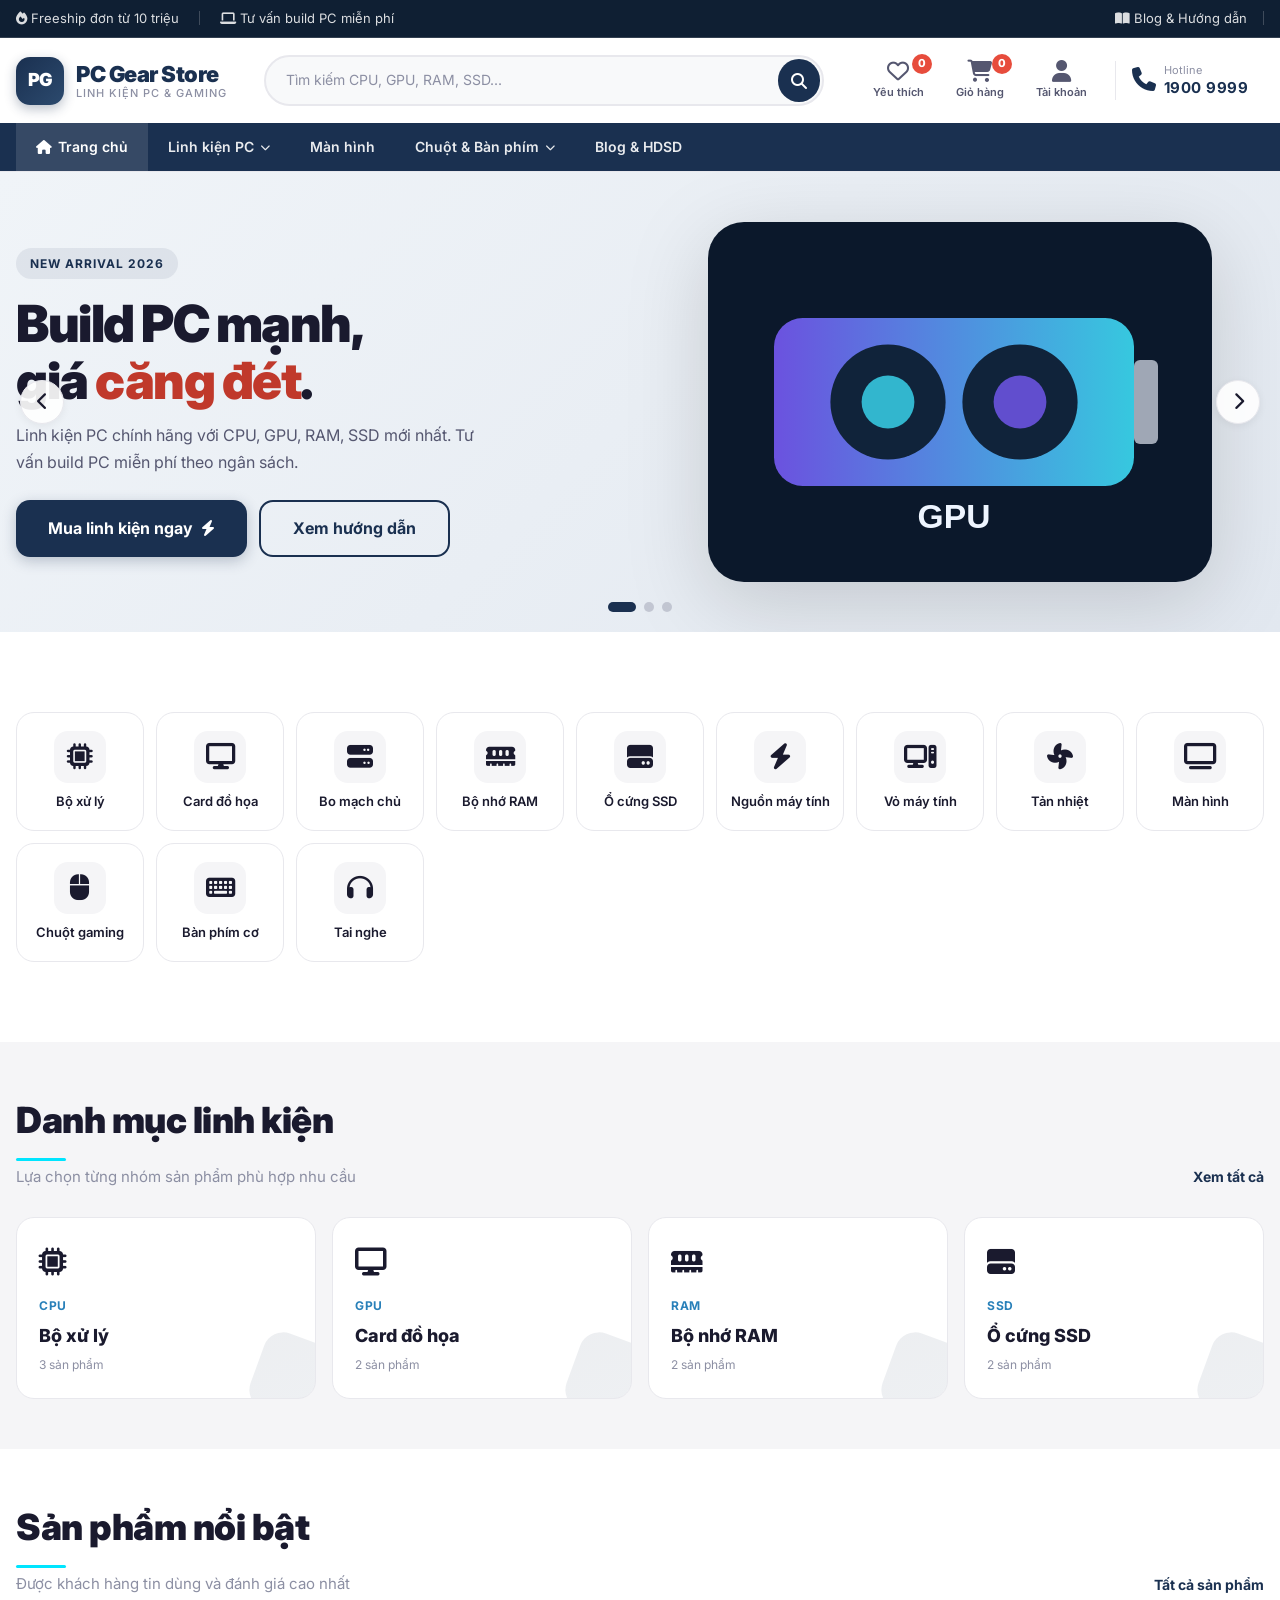
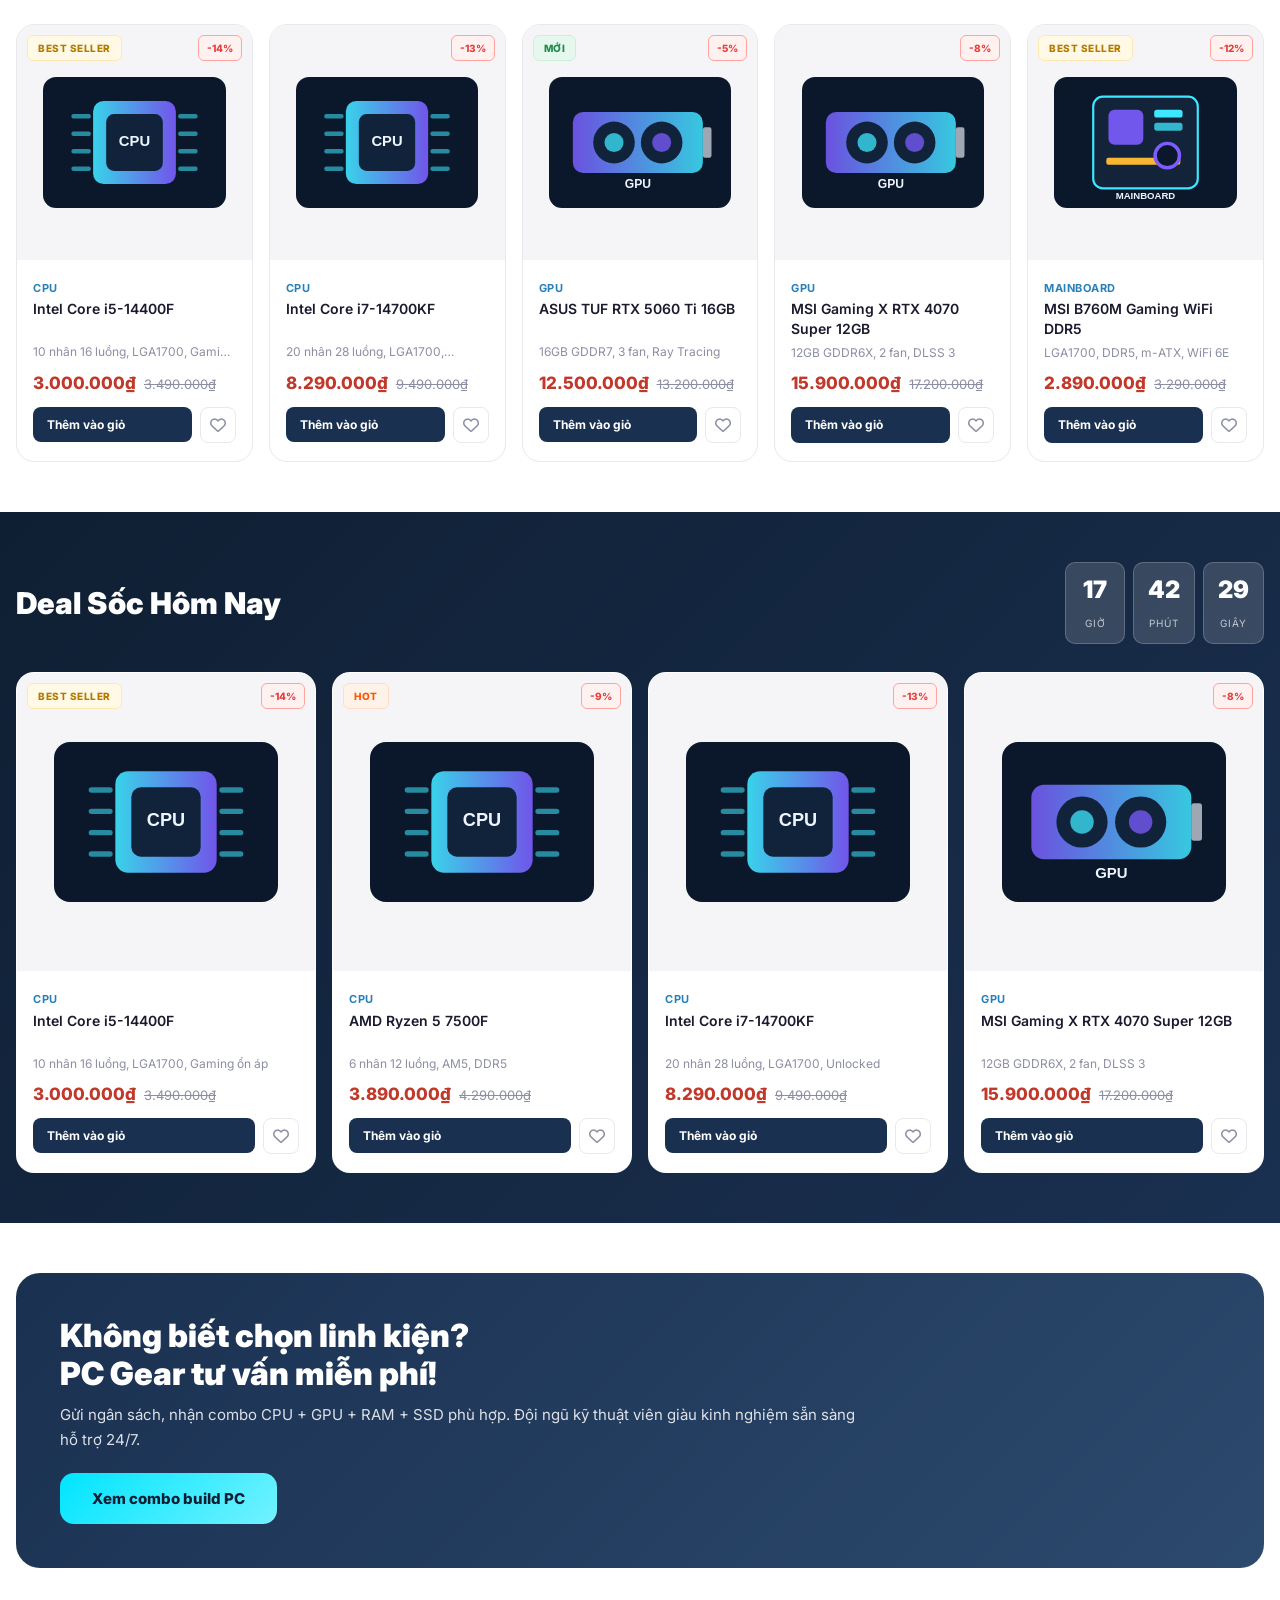
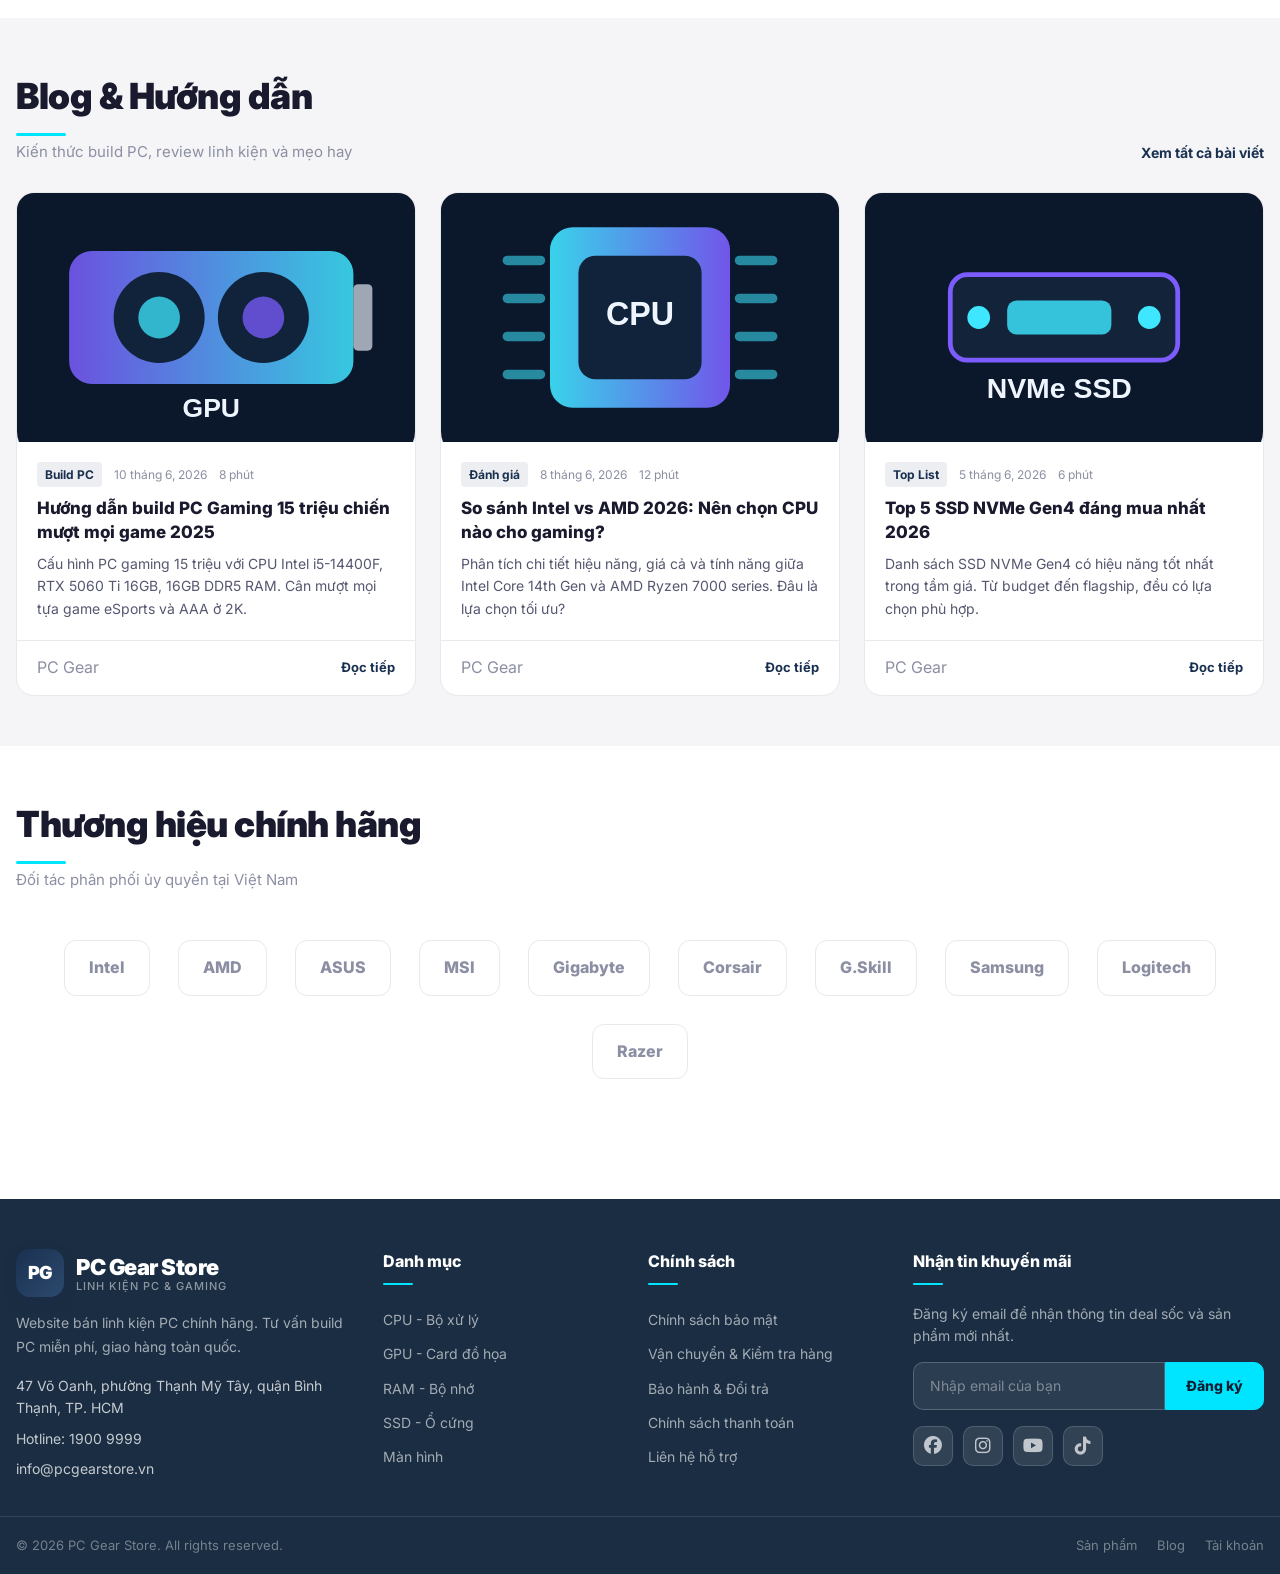
==== commit 7687690d: "feat: backend don gian hon" ====
--- a/index.html
+++ b/index.html
@@ -20,7 +20,7 @@
       <div class="topbar-right">
         <a href="blog.html"><i class="fa-solid fa-book-open"></i> Blog & Hướng dẫn</a>
         <span class="topbar-divider"></span>
-        <a href="admin.html"><i class="fa-solid fa-gear"></i> Admin</a>
+        <a class="admin-only-link" href="admin.html"><i class="fa-solid fa-gear"></i> Admin</a>
       </div>
     </div>
   </div>
@@ -299,7 +299,7 @@
         <div class="footer-bottom-links">
           <a href="products.html">Sản phẩm</a>
           <a href="blog.html">Blog</a>
-          <a href="admin.html"><i class="fa-solid fa-gear"></i> Admin</a>
+          <a class="admin-only-link" href="admin.html"><i class="fa-solid fa-gear"></i> Admin</a>
           <a href="login.html">Tài khoản</a>
         </div>
       </div>
--- a/assets/css/style.css
+++ b/assets/css/style.css
@@ -192,6 +192,8 @@
 }
 
 .header-main {
+  position: relative;
+  z-index: 120;
   display: grid;
   grid-template-columns: auto 1fr auto;
   align-items: center;
@@ -3085,4 +3087,112 @@
   flex-wrap: wrap;
   gap: 12px;
   margin-top: 24px;
-}+}
+.header-action.is-authenticated {
+  min-width: 72px;
+  max-width: 92px;
+  padding: 8px 10px;
+  background: transparent;
+}
+
+.header-action.is-authenticated:hover {
+  background: transparent;
+}
+
+.header-action.is-authenticated .icon {
+  color: var(--primary);
+}
+
+.header-action.is-authenticated .label {
+  max-width: 76px;
+  overflow: hidden;
+  text-overflow: ellipsis;
+  white-space: nowrap;
+  color: var(--text-primary);
+}
+
+.auth-menu {
+  position: absolute;
+  top: calc(100% + 10px);
+  right: 0;
+  z-index: 10000;
+  display: none;
+  min-width: 168px;
+  padding: 8px;
+  border: 1px solid var(--border);
+  border-radius: 10px;
+  background: #fff;
+  box-shadow: var(--shadow-lg);
+  text-align: left;
+}
+
+.auth-menu.is-open {
+  display: block;
+}
+
+.auth-menu-name {
+  display: block;
+  padding: 4px 8px 8px;
+  color: var(--text-primary);
+  font-size: 12px;
+  font-weight: 800;
+  border-bottom: 1px solid var(--border);
+  margin-bottom: 6px;
+}
+
+.auth-menu-logout {
+  width: 100%;
+  display: flex;
+  align-items: center;
+  gap: 8px;
+  padding: 8px;
+  border: 0;
+  border-radius: 8px;
+  background: transparent;
+  color: var(--danger);
+  font: inherit;
+  font-size: 13px;
+  font-weight: 800;
+  cursor: pointer;
+}
+
+.auth-menu-logout:hover {
+  background: var(--surface-2);
+}
+
+.auth-session-box {
+  display: grid;
+  justify-items: center;
+  gap: 8px;
+  padding: 20px;
+  border: 1px solid var(--line);
+  border-radius: 12px;
+  background: var(--surface-2);
+}
+
+.auth-session-icon {
+  color: var(--primary);
+  font-size: 42px;
+}
+
+.auth-session-box small {
+  color: var(--text-muted);
+}
+
+.auth-role {
+  padding: 4px 10px;
+  border-radius: 999px;
+  background: var(--primary);
+  color: #fff;
+  font-size: 12px;
+  font-weight: 800;
+}
+.admin-only-link {
+  display: none !important;
+}
+
+.admin-only-link.is-visible {
+  display: inline-flex !important;
+  align-items: center;
+  gap: 6px;
+}
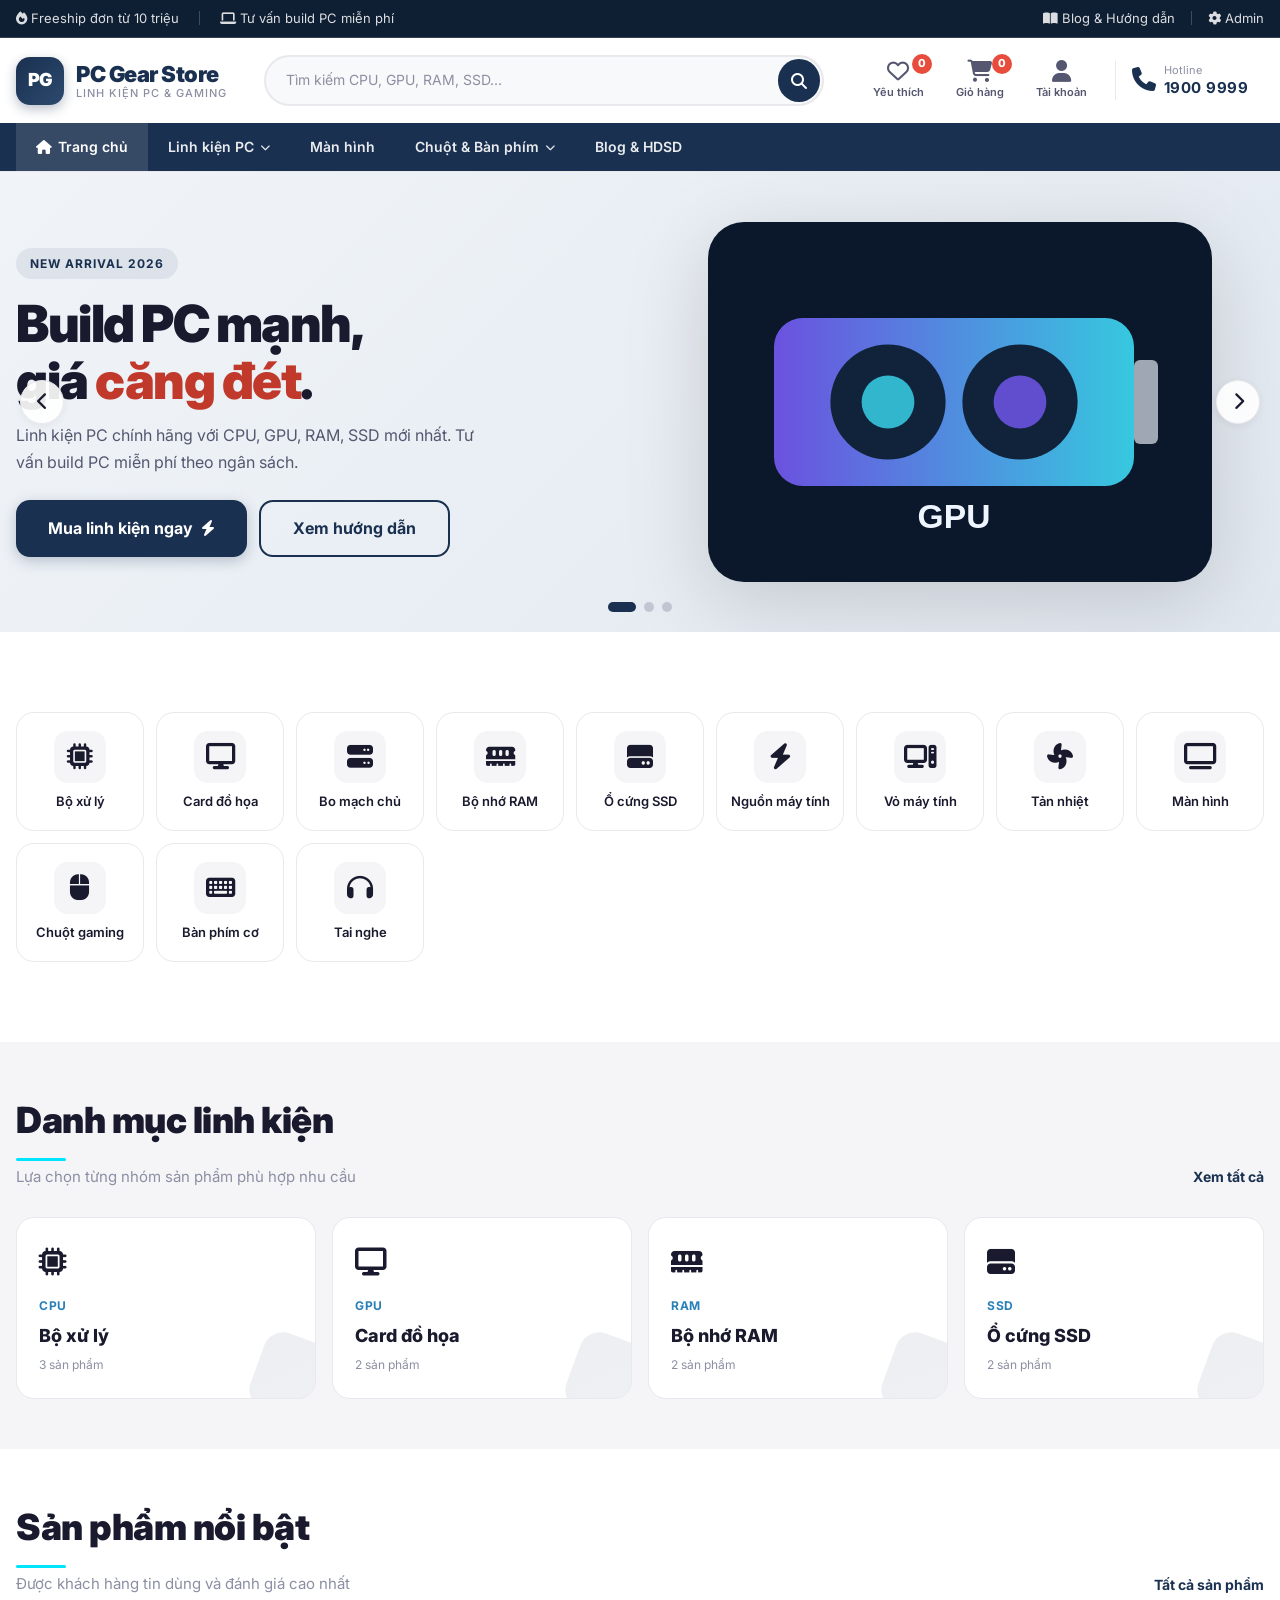
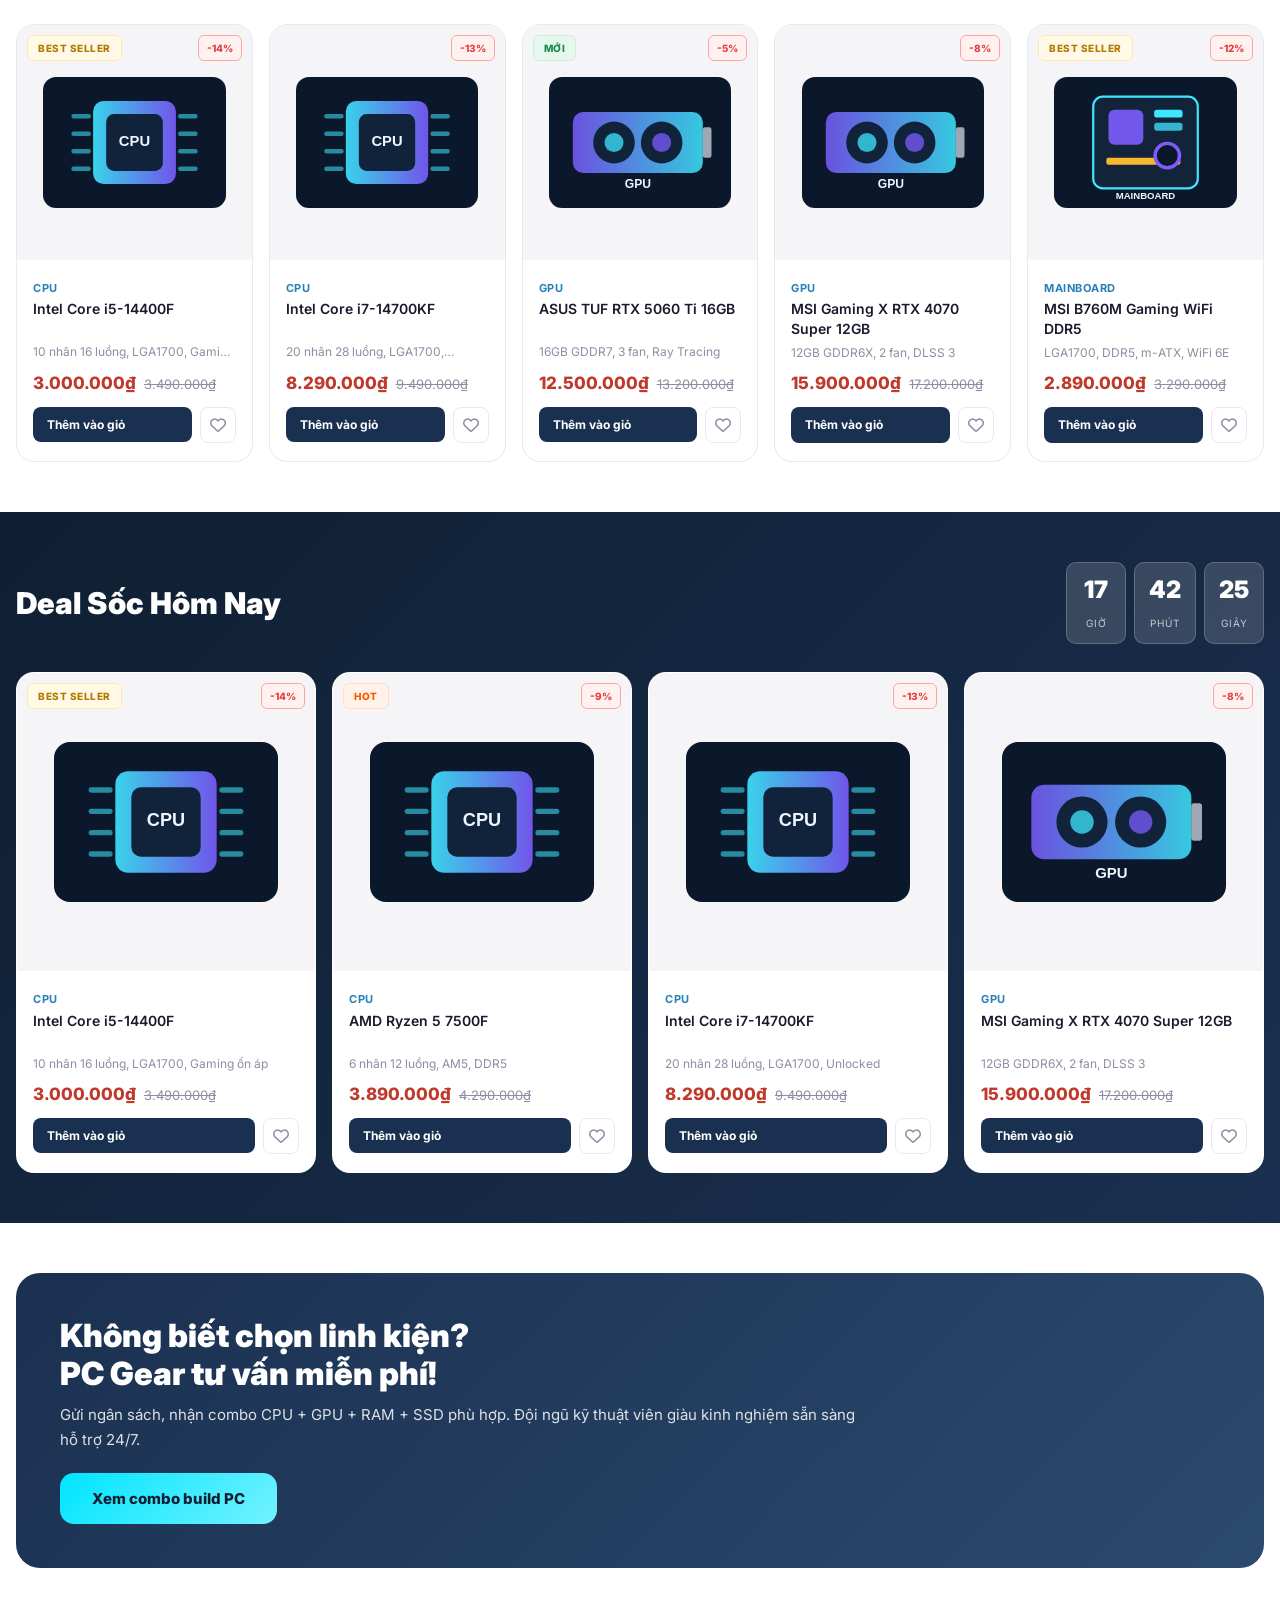
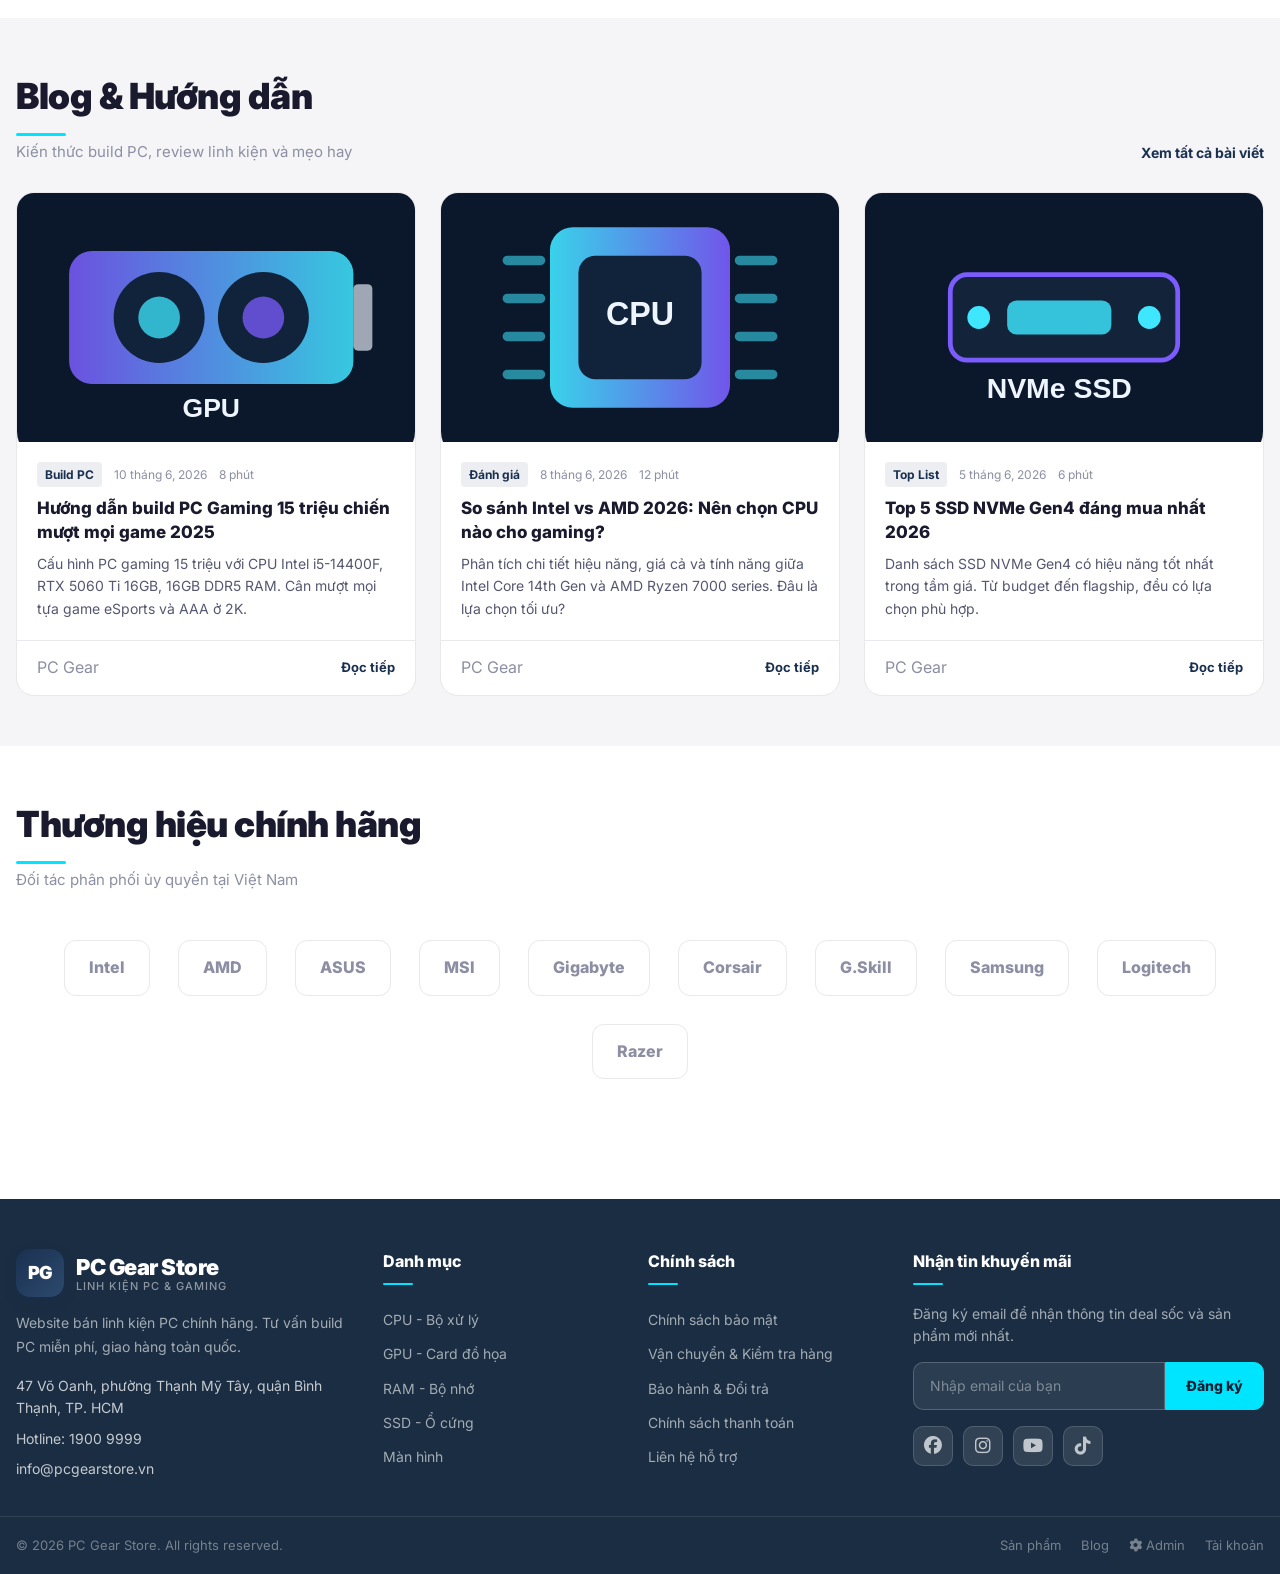
==== commit 60d836d0: "Revert "Rebackend"" ====
--- a/index.html
+++ b/index.html
@@ -20,7 +20,7 @@
       <div class="topbar-right">
         <a href="blog.html"><i class="fa-solid fa-book-open"></i> Blog & Hướng dẫn</a>
         <span class="topbar-divider"></span>
-        <a class="admin-only-link" href="admin.html"><i class="fa-solid fa-gear"></i> Admin</a>
+        <a href="admin.html"><i class="fa-solid fa-gear"></i> Admin</a>
       </div>
     </div>
   </div>
@@ -299,7 +299,7 @@
         <div class="footer-bottom-links">
           <a href="products.html">Sản phẩm</a>
           <a href="blog.html">Blog</a>
-          <a class="admin-only-link" href="admin.html"><i class="fa-solid fa-gear"></i> Admin</a>
+          <a href="admin.html"><i class="fa-solid fa-gear"></i> Admin</a>
           <a href="login.html">Tài khoản</a>
         </div>
       </div>
--- a/assets/css/style.css
+++ b/assets/css/style.css
@@ -192,8 +192,6 @@
 }
 
 .header-main {
-  position: relative;
-  z-index: 120;
   display: grid;
   grid-template-columns: auto 1fr auto;
   align-items: center;
@@ -3087,112 +3085,4 @@
   flex-wrap: wrap;
   gap: 12px;
   margin-top: 24px;
-}
-.header-action.is-authenticated {
-  min-width: 72px;
-  max-width: 92px;
-  padding: 8px 10px;
-  background: transparent;
-}
-
-.header-action.is-authenticated:hover {
-  background: transparent;
-}
-
-.header-action.is-authenticated .icon {
-  color: var(--primary);
-}
-
-.header-action.is-authenticated .label {
-  max-width: 76px;
-  overflow: hidden;
-  text-overflow: ellipsis;
-  white-space: nowrap;
-  color: var(--text-primary);
-}
-
-.auth-menu {
-  position: absolute;
-  top: calc(100% + 10px);
-  right: 0;
-  z-index: 10000;
-  display: none;
-  min-width: 168px;
-  padding: 8px;
-  border: 1px solid var(--border);
-  border-radius: 10px;
-  background: #fff;
-  box-shadow: var(--shadow-lg);
-  text-align: left;
-}
-
-.auth-menu.is-open {
-  display: block;
-}
-
-.auth-menu-name {
-  display: block;
-  padding: 4px 8px 8px;
-  color: var(--text-primary);
-  font-size: 12px;
-  font-weight: 800;
-  border-bottom: 1px solid var(--border);
-  margin-bottom: 6px;
-}
-
-.auth-menu-logout {
-  width: 100%;
-  display: flex;
-  align-items: center;
-  gap: 8px;
-  padding: 8px;
-  border: 0;
-  border-radius: 8px;
-  background: transparent;
-  color: var(--danger);
-  font: inherit;
-  font-size: 13px;
-  font-weight: 800;
-  cursor: pointer;
-}
-
-.auth-menu-logout:hover {
-  background: var(--surface-2);
-}
-
-.auth-session-box {
-  display: grid;
-  justify-items: center;
-  gap: 8px;
-  padding: 20px;
-  border: 1px solid var(--line);
-  border-radius: 12px;
-  background: var(--surface-2);
-}
-
-.auth-session-icon {
-  color: var(--primary);
-  font-size: 42px;
-}
-
-.auth-session-box small {
-  color: var(--text-muted);
-}
-
-.auth-role {
-  padding: 4px 10px;
-  border-radius: 999px;
-  background: var(--primary);
-  color: #fff;
-  font-size: 12px;
-  font-weight: 800;
-}
-.admin-only-link {
-  display: none !important;
-}
-
-.admin-only-link.is-visible {
-  display: inline-flex !important;
-  align-items: center;
-  gap: 6px;
-}
+}
